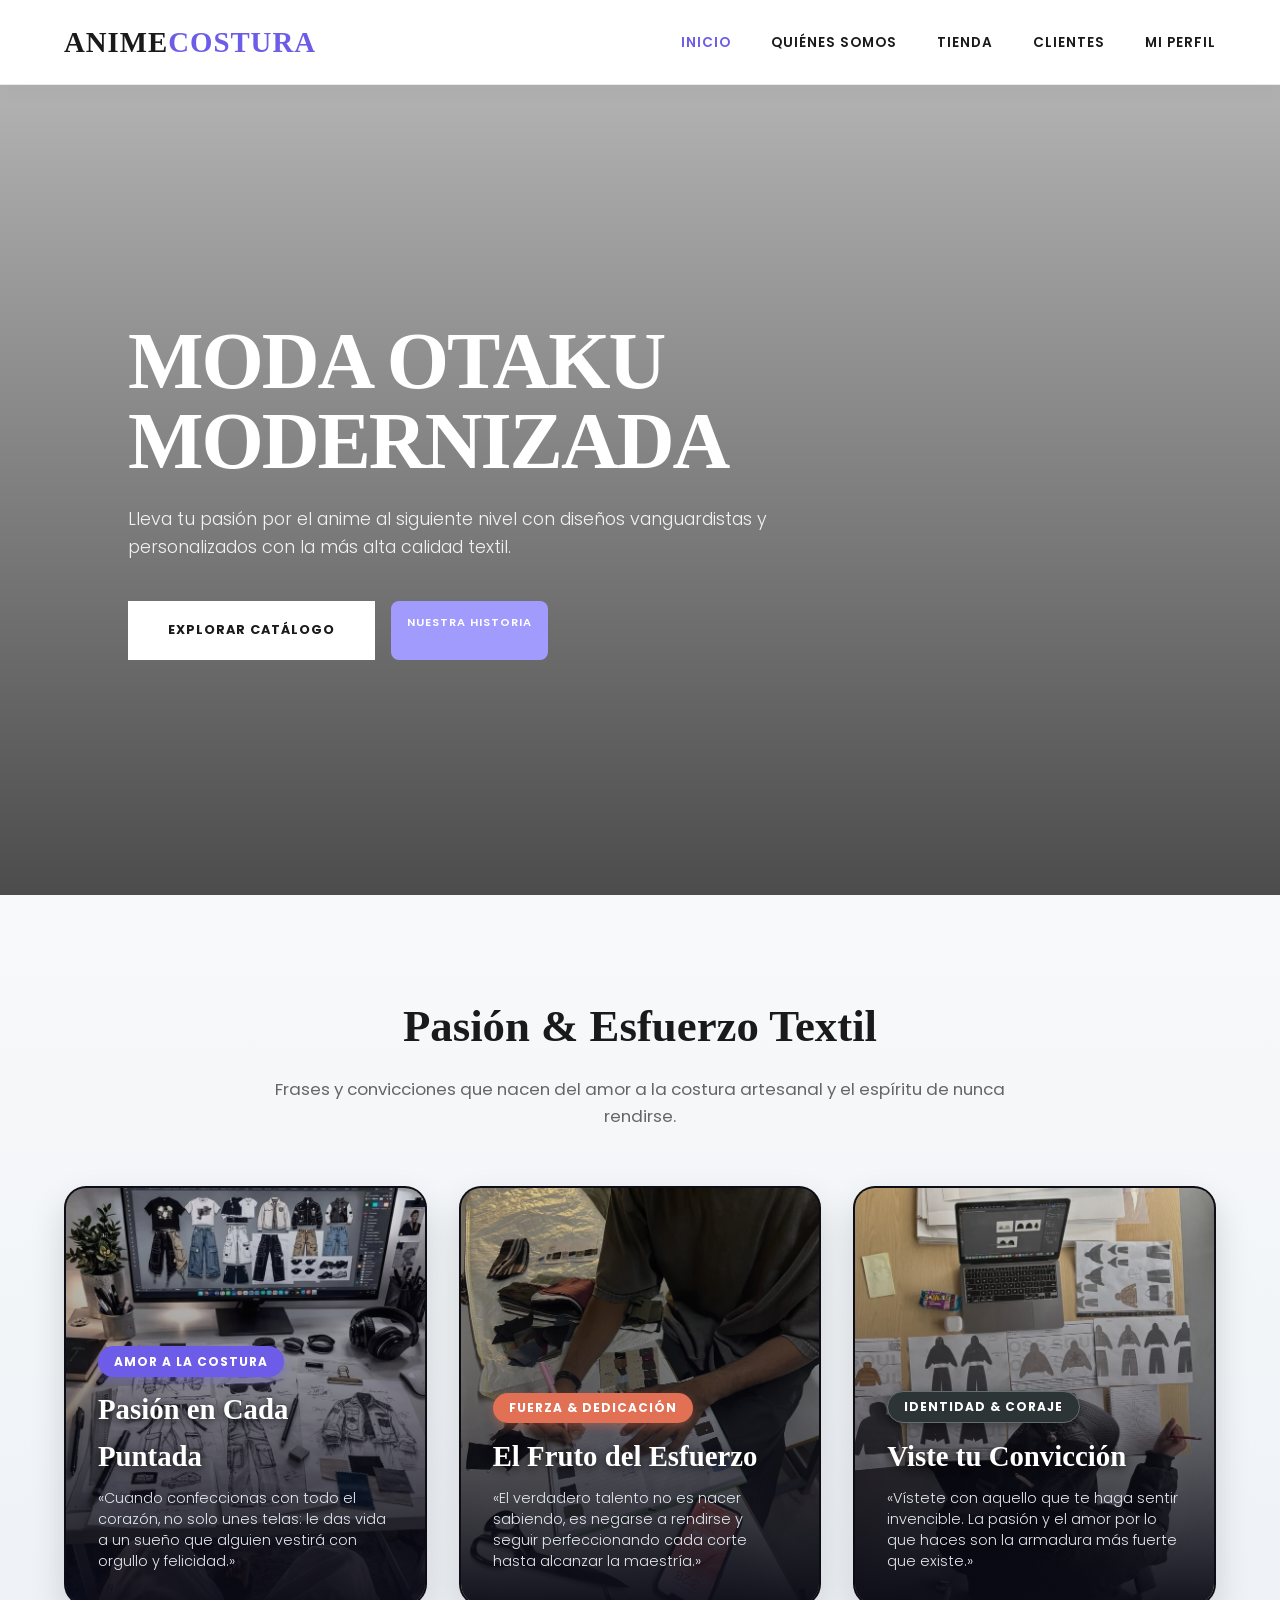
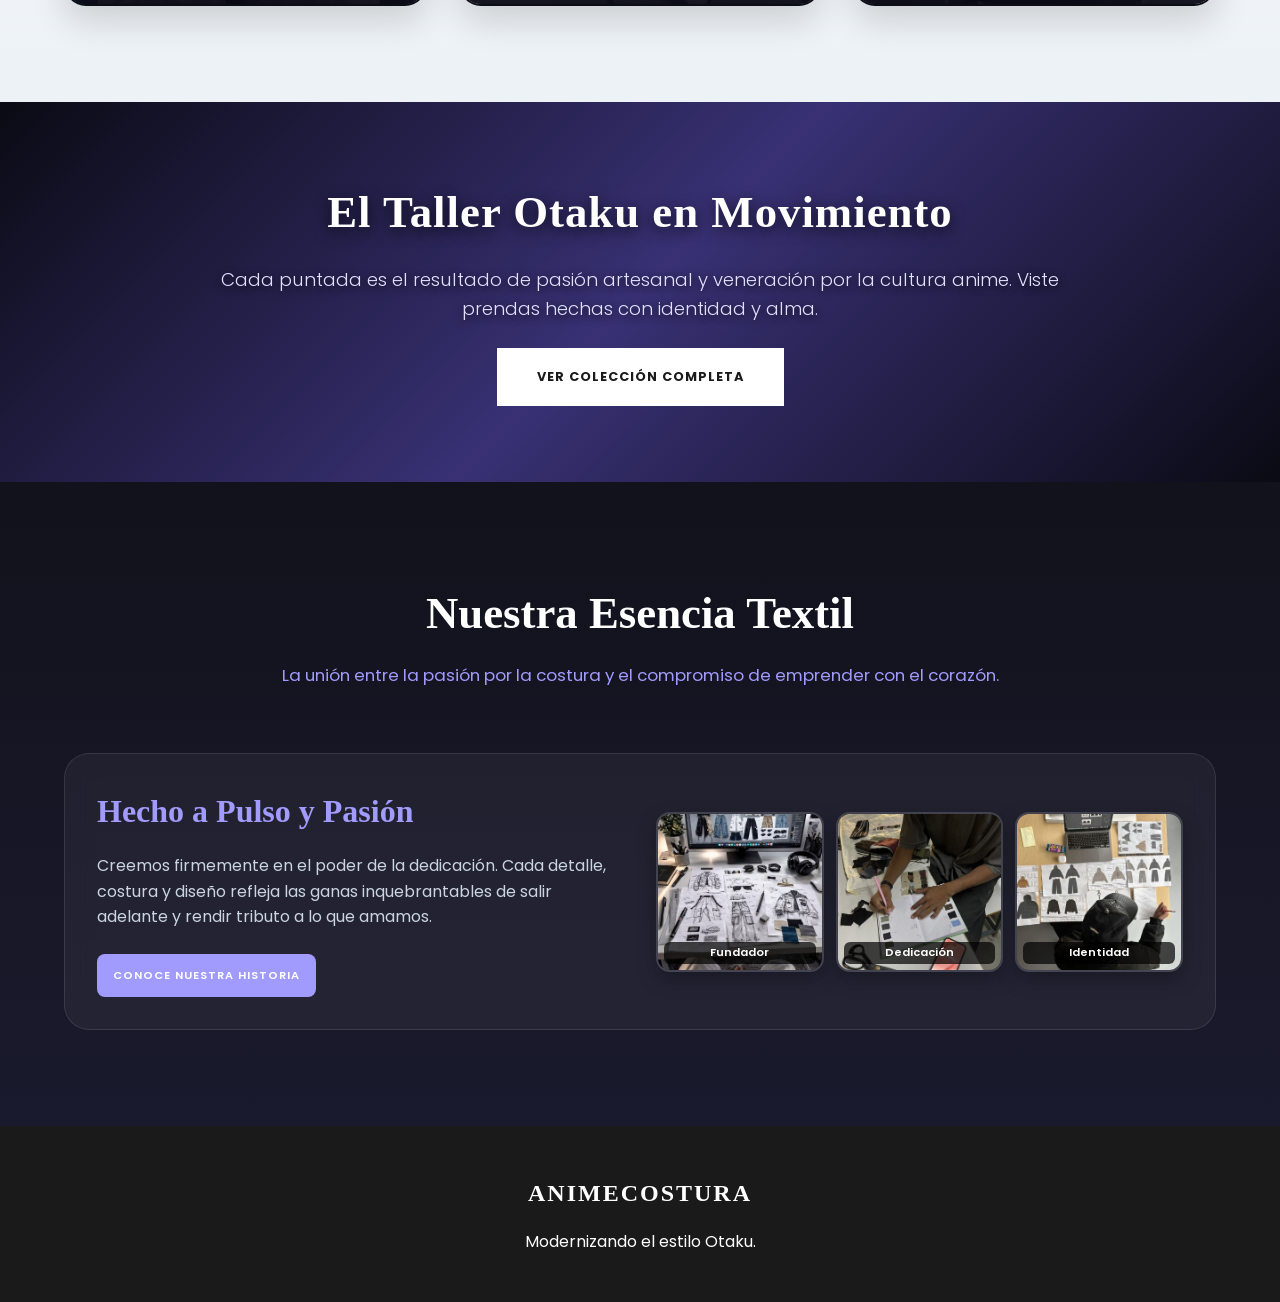
==== index.html @ 76ed04ea "Add files via upload" ====
<!DOCTYPE html>
<html lang="es">
<head>
    <meta charset="UTF-8">
    <meta name="viewport" content="width=device-width, initial-scale=1.0">
    <title>AnimeCostura - Inicio</title>
    <link rel="stylesheet" href="style.css">
    <link href="https://fonts.googleapis.com/css2?family=Comfortaa:wght@300;400;600;700&family=Permanent+Marker&family=Poppins:wght@300;400;600;700&display=swap" rel="stylesheet">
</head>
<body>
    <header>
        <nav>
            <div class="logo">Anime<span>Costura</span></div>
            <ul>
                <li><a href="index.html" class="active">Inicio</a></li>
                <li><a href="pages/nosotros.html">Quiénes Somos</a></li>
                <li><a href="pages/tienda.html">Tienda</a></li>
                <li><a href="pages/inventario.html">Inventario</a></li>
                <li><a href="pages/finanzas.html">Finanzas</a></li>
                <li><a href="pages/clientes.html">Clientes</a></li>
                <li><a href="pages/perfil.html">Mi Perfil</a></li>
            </ul>
        </nav>
    </header>

    <section class="hero">
        <video autoplay muted loop playsinline class="hero-video">
            <source src="assets/media/video-hero.mp4" type="video/mp4">
            Tu navegador no soporta videos.
        </video>
        <div class="hero-overlay"></div>
        <div class="hero-content">
            <h1>Moda Otaku Modernizada</h1>
            <p>Lleva tu pasión por el anime al siguiente nivel con diseños vanguardistas y personalizados con la más alta calidad textil.</p>
            <div class="hero-btns">
                <a href="pages/tienda.html" class="btn-primary">Explorar Catálogo</a>
                <a href="pages/nosotros.html" class="btn-secondary">Nuestra Historia</a>
            </div>
        </div>
    </section>

    <!-- Sección de Inspiración: Pasión por la Costura y Amor al Esfuerzo -->
    <section class="anime-combo-section">
        <div class="anime-combo-header">
            <h2>Pasión & Esfuerzo Textil</h2>
            <p>Frases y convicciones que nacen del amor a la costura artesanal y el espíritu de nunca rendirse.</p>
        </div>
        <div class="anime-combo-grid">
            <!-- Tarjeta 1: Pasión por la Costura -->
            <div class="anime-combo-card" onclick="window.location.href='pages/nosotros.html'">
                <div class="combo-img-wrap">
                    <img src="assets/media/about-1.jpg" alt="Pasión por la Costura Anime">
                </div>
                <div class="combo-overlay"></div>
                <div class="combo-body">
                    <span class="combo-pill">Amor a la Costura</span>
                    <h3>Pasión en Cada Puntada</h3>
                    <p>«Cuando confeccionas con todo el corazón, no solo unes telas: le das vida a un sueño que alguien vestirá con orgullo y felicidad.»</p>
                </div>
            </div>

            <!-- Tarjeta 2: Amor al Esfuerzo y la Disciplina -->
            <div class="anime-combo-card" onclick="window.location.href='pages/nosotros.html'">
                <div class="combo-img-wrap">
                    <img src="assets/media/about-2.jpg" alt="Amor al Esfuerzo y Dedicación">
                </div>
                <div class="combo-overlay"></div>
                <div class="combo-body">
                    <span class="combo-pill samurai">Fuerza & Dedicación</span>
                    <h3>El Fruto del Esfuerzo</h3>
                    <p>«El verdadero talento no es nacer sabiendo, es negarse a rendirse y seguir perfeccionando cada corte hasta alcanzar la maestría.»</p>
                </div>
            </div>

            <!-- Tarjeta 3: Identidad y Convicción -->
            <div class="anime-combo-card" onclick="window.location.href='pages/nosotros.html'">
                <div class="combo-img-wrap">
                    <img src="assets/media/about-3.jpg" alt="Identidad y Convicción Otaku">
                </div>
                <div class="combo-overlay"></div>
                <div class="combo-body">
                    <span class="combo-pill noir">Identidad & Coraje</span>
                    <h3>Viste tu Convicción</h3>
                    <p>«Vístete con aquello que te haga sentir invencible. La pasión y el amor por lo que haces son la armadura más fuerte que existe.»</p>
                </div>
            </div>
        </div>
    </section>

    <!-- Sección Banner con Segundo Video Anime en Movimiento -->
    <section class="anime-video-banner">
        <video autoplay muted loop playsinline>
            <source src="assets/media/video-secondary.mp4" type="video/mp4">
        </video>
        <div class="banner-overlay"></div>
        <div class="banner-content">
            <h2>El Taller Otaku en Movimiento</h2>
            <p>Cada puntada es el resultado de pasión artesanal y veneración por la cultura anime. Viste prendas hechas con identidad y alma.</p>
            <a href="pages/tienda.html" class="btn-primary" style="display: inline-block;">Ver Colección Completa</a>
        </div>
    </section>

    <!-- Fusión Visual: Galería Resumen -->
    <section class="anime-combo-section dark-mode">
        <div class="anime-combo-header">
            <h2>Nuestra Esencia Textil</h2>
            <p>La unión entre la pasión por la costura y el compromiso de emprender con el corazón.</p>
        </div>
        <div class="anime-fusion-banner">
            <div>
                <h3 style="font-family: 'Permanent Marker', cursive; font-size: 2rem; color: #a29bfe; margin-bottom: 1rem;">Hecho a Pulso y Pasión</h3>
                <p style="color: #cbd5e1; line-height: 1.6; margin-bottom: 1.5rem;">Creemos firmemente en el poder de la dedicación. Cada detalle, costura y diseño refleja las ganas inquebrantables de salir adelante y rendir tributo a lo que amamos.</p>
                <a href="pages/nosotros.html" class="btn-secondary" style="display:inline-block;">Conoce Nuestra Historia</a>
            </div>
            <div class="anime-fusion-gallery">
                <div class="anime-fusion-thumb" onclick="window.location.href='pages/nosotros.html'" style="cursor: pointer;">
                    <img src="assets/media/about-1.jpg" alt="Fundador AnimeCostura">
                    <span>Fundador</span>
                </div>
                <div class="anime-fusion-thumb" onclick="window.location.href='pages/nosotros.html'" style="cursor: pointer;">
                    <img src="assets/media/about-2.jpg" alt="Pasión Textil">
                    <span>Dedicación</span>
                </div>
                <div class="anime-fusion-thumb" onclick="window.location.href='pages/nosotros.html'" style="cursor: pointer;">
                    <img src="assets/media/about-3.jpg" alt="Corte & Actitud">
                    <span>Identidad</span>
                </div>
            </div>
        </div>
    </section>

    <footer>
        <div class="footer-content">
            <h3>AnimeCostura</h3>
            <p>Modernizando el estilo Otaku.</p>
        </div>
    </footer>
    <script src="storage.js"></script>
    <script src="nav-roles.js"></script>
</body>
</html>
---- style.css ----
:root {
    --primary: #6c5ce7;
    --secondary: #1a1a1a;
    --accent: #a29bfe;
    --light: #ffffff;
    --white: #ffffff;
    --gray: #f5f5f7;
    --danger: #ff7675;
    --text-dark: #333;
}

* {
    margin: 0;
    padding: 0;
    box-sizing: border-box;
}

body {
    font-family: 'Poppins', 'Comfortaa', sans-serif;
    line-height: 1.6;
    color: var(--text-dark);
    background-color: var(--light);
    scroll-behavior: smooth;
    font-style: normal;
}

h1, h2, h3, .section-title, .logo {
    font-family: 'Permanent Marker', cursive;
}

/* Navigation - Modern Frosted Glass Style */
header {
    background: rgba(255, 255, 255, 0.92);
    backdrop-filter: blur(12px);
    -webkit-backdrop-filter: blur(12px);
    padding: 1.2rem 5%;
    position: sticky;
    top: 0;
    z-index: 1000;
    border-bottom: 1px solid rgba(0, 0, 0, 0.08);
    box-shadow: 0 4px 20px rgba(0, 0, 0, 0.05);
}

nav {
    display: flex;
    justify-content: space-between;
    align-items: center;
    max-width: 1400px;
    margin: 0 auto;
}

.logo {
    font-family: 'Permanent Marker', cursive;
    font-size: 1.8rem;
    font-weight: 800;
    letter-spacing: 1px;
    text-transform: uppercase;
    color: var(--secondary);
    font-style: normal;
}

.logo span {
    color: var(--primary);
}

nav ul {
    display: flex;
    list-style: none;
    gap: 2.5rem;
}

nav ul li a {
    text-decoration: none;
    color: var(--secondary);
    font-size: 0.85rem;
    font-weight: 600;
    text-transform: uppercase;
    letter-spacing: 1px;
    transition: 0.3s;
}

nav ul li a:hover, nav ul li a.active {
    color: var(--primary);
}

/* Hero Section - Video Background */
.hero {
    height: 90vh;
    position: relative;
    display: flex;
    flex-direction: column;
    justify-content: center;
    align-items: flex-start;
    text-align: left;
    color: var(--white);
    padding: 0 10%;
    overflow: hidden;
}

.hero-video {
    position: absolute;
    top: 50%;
    left: 50%;
    min-width: 100%;
    min-height: 100%;
    width: auto;
    height: auto;
    z-index: -2;
    transform: translate(-50%, -50%);
    object-fit: cover;
}

.hero-overlay {
    position: absolute;
    top: 0;
    left: 0;
    width: 100%;
    height: 100%;
    background: linear-gradient(rgba(0,0,0,0.3), rgba(0,0,0,0.7));
    z-index: -1;
}

.hero-content {
    position: relative;
    z-index: 1;
    max-width: 700px;
}

.hero h1 {
    font-size: 5rem;
    font-weight: 800;
    line-height: 1;
    margin-bottom: 1.5rem;
    text-transform: uppercase;
    letter-spacing: -2px;
}

.hero p {
    font-size: 1.1rem;
    margin-bottom: 2.5rem;
    opacity: 0.9;
    font-weight: 300;
}

.hero-btns {
    display: flex;
    gap: 1rem;
}

.btn-primary {
    background: var(--white);
    color: var(--secondary);
    padding: 1.2rem 2.5rem;
    text-decoration: none;
    font-weight: 700;
    text-transform: uppercase;
    font-size: 0.8rem;
    letter-spacing: 1px;
    transition: 0.3s;
    border: none;
    cursor: pointer;
}

.btn-primary:hover {
    background: var(--primary);
    color: var(--white);
}

.btn-secondary {
    background: transparent;
    color: var(--white);
    padding: 1.2rem 2.5rem;
    text-decoration: none;
    font-weight: 700;
    text-transform: uppercase;
    font-size: 0.8rem;
    letter-spacing: 1px;
    border: 1px solid var(--white);
    transition: 0.3s;
    cursor: pointer;
}

.btn-secondary:hover {
    background: var(--white);
    color: var(--secondary);
}

/* About Section */
.about {
    padding: 8rem 5%;
    background: var(--white);
    text-align: center;
}

.about-container {
    max-width: 1100px;
    margin: 0 auto;
}

.about h2 {
    font-size: 3rem;
    margin-bottom: 2rem;
    text-transform: uppercase;
    font-weight: 800;
}

.about-grid {
    display: grid;
    grid-template-columns: 1fr 1fr;
    gap: 4rem;
    align-items: center;
    text-align: left;
}

.about-text p {
    font-size: 1.1rem;
    margin-bottom: 1.5rem;
    color: #666;
}

.about-image img {
    width: 100%;
    border-radius: 0; /* Sharp edges for modern look */
}

/* Catalog/Products - Modern E-commerce Grid (Neon Style) */
.products {
    padding: 5rem 5%;
    background: var(--white);
}

.section-title {
    text-align: center;
    font-size: 2rem;
    font-weight: 800;
    text-transform: uppercase;
    margin-bottom: 4rem;
    letter-spacing: 2px;
}

.product-grid {
    display: grid;
    grid-template-columns: repeat(auto-fit, minmax(300px, 1fr));
    gap: 1px; /* Thin lines between products like high-end stores */
    background: #eee;
    border: 1px solid #eee;
}

.product-card {
    background: var(--white);
    padding: 0;
    text-align: center;
    transition: 0.4s;
    position: relative;
    overflow: hidden;
}

.product-card img {
    width: 100%;
    height: 400px;
    object-fit: cover;
    transition: 0.5s;
    display: block;
}

.product-info {
    padding: 1.5rem;
    background: var(--white);
}

.product-info h3 {
    font-size: 1rem;
    font-weight: 600;
    text-transform: uppercase;
    margin-bottom: 0.5rem;
}

.product-info p {
    font-weight: 700;
    margin-bottom: 1rem;
}

.btn-add {
    background: var(--secondary);
    color: var(--white);
    padding: 0.7rem 1.5rem;
    border: none;
    text-transform: uppercase;
    font-size: 0.7rem;
    font-weight: 700;
    cursor: pointer;
    transition: 0.3s;
}

.btn-add:hover {
    background: var(--primary);
}

.product-card:hover img {
    transform: scale(1.05);
}

/* Designer Section */
.designer-section {
    padding: 5rem 5%;
    background: var(--gray);
}

.designer-section h2 {
    text-align: center;
    font-size: 2.5rem;
    margin-bottom: 3rem;
    text-transform: uppercase;
    font-weight: 800;
}

.designer-container {
    display: grid;
    grid-template-columns: 1fr 1fr;
    gap: 3rem;
    max-width: 1200px;
    margin: 0 auto;
}

.controls {
    background: var(--white);
    padding: 3rem;
    border-radius: 0;
    box-shadow: 0 10px 40px rgba(0,0,0,0.05);
}

.control-group {
    margin-bottom: 1.5rem;
}

.control-group label {
    display: block;
    font-weight: 700;
    text-transform: uppercase;
    font-size: 0.8rem;
    margin-bottom: 0.5rem;
}

.element-creator {
    margin: 20px 0;
}

.input-row {
    display: flex;
    gap: 10px;
    margin-bottom: 10px;
}

.input-row input {
    flex: 1;
    padding: 0.8rem;
    border: 1px solid #ddd;
    border-radius: 0;
    font-family: inherit;
}

.btn-secondary {
    background: var(--secondary);
    color: white;
    padding: 0.8rem 1rem;
    border: none;
    border-radius: 0;
    cursor: pointer;
    font-weight: 600;
    text-transform: uppercase;
    font-size: 0.7rem;
}

.hint {
    font-size: 0.8rem;
    color: #888;
    margin-bottom: 1rem;
    display: block;
}

/* Preview Area */
.canvas-area {
    display: flex;
    justify-content: center;
    align-items: center;
}

.garment-preview {
    width: 500px;
    height: 500px;
    background-color: white;
    position: relative;
    transition: 0.3s;
    border: 1px solid #ddd;
    box-shadow: 0 20px 40px rgba(0,0,0,0.1);
    overflow: hidden;
    background-size: contain;
    background-repeat: no-repeat;
    background-position: center;
}

/* Modelos Profesionales usando Máscaras SVG para siluetas reales */
.tshirt {
    background-image: url('https://cdn-icons-png.flaticon.com/512/2503/2503380.png');
}
.hoodie {
    background-image: url('https://cdn-icons-png.flaticon.com/512/1055/1055161.png');
}
.pants {
    background-image: url('https://cdn-icons-png.flaticon.com/512/2503/2503431.png');
}
.set {
    background-image: url('https://cdn-icons-png.flaticon.com/512/1055/1055161.png'); /* Placeholder conjunto */
}
.cap {
    background-image: url('https://cdn-icons-png.flaticon.com/512/2503/2503406.png');
}

.draggable-element {
    position: absolute;
    cursor: move;
    user-select: none;
    display: flex;
    align-items: center;
    justify-content: center;
    transition: outline 0.2s;
    border: 1px solid transparent;
    min-width: 20px;
    min-height: 20px;
}

.draggable-element.selected {
    outline: 2px solid var(--primary);
    border: 1px solid var(--primary);
}

.draggable-element:hover {
    outline: 2px dashed var(--primary);
}

.resize-handle {
    position: absolute;
    width: 10px;
    height: 10px;
    background: var(--primary);
    right: -5px;
    bottom: -5px;
    cursor: nwse-resize;
    display: none;
    z-index: 1100;
}

.draggable-element.selected .resize-handle {
    display: block;
}

.element-controls {
    position: absolute;
    top: -30px;
    right: 0;
    display: none;
    gap: 5px;
    z-index: 1200;
}

.draggable-element.selected .element-controls {
    display: flex;
}

.btn-delete-small {
    background: var(--danger);
    color: white;
    border: none;
    border-radius: 3px;
    width: 20px;
    height: 20px;
    font-size: 12px;
    cursor: pointer;
    display: flex;
    align-items: center;
    justify-content: center;
}

/* Admin Section */
.admin-section {
    padding: 5rem 5%;
    background: var(--gray);
}

.admin-container {
    max-width: 1000px;
    margin: 0 auto;
    display: grid;
    grid-template-columns: 1fr 2fr;
    gap: 2rem;
}

.add-product-form {
    background: var(--white);
    padding: 2rem;
    border-radius: 0;
    box-shadow: 0 5px 15px rgba(0,0,0,0.05);
}

.form-group {
    display: flex;
    flex-direction: column;
    gap: 1rem;
}

.form-group input {
    padding: 0.8rem;
    border: 1px solid #ddd;
    border-radius: 0;
}

.inventory-list {
    background: var(--white);
    padding: 2rem;
    border-radius: 0;
    box-shadow: 0 5px 15px rgba(0,0,0,0.05);
}

table {
    width: 100%;
    border-collapse: collapse;
}

th, td {
    padding: 1rem;
    text-align: left;
    border-bottom: 1px solid #eee;
}

.btn-danger {
    background: var(--danger);
    color: white;
    padding: 0.4rem 0.8rem;
    border: none;
    border-radius: 0;
    cursor: pointer;
}

footer {
    background: var(--secondary);
    color: var(--white);
    padding: 4rem 5%;
    text-align: center;
}

.footer-content h3 {
    font-size: 1.5rem;
    text-transform: uppercase;
    letter-spacing: 2px;
    margin-bottom: 1rem;
}

/* Finanzas Section */
.finance-section {
    padding: 5rem 5%;
    background: var(--gray);
}

.finance-grid {
    display: grid;
    grid-template-columns: repeat(auto-fit, minmax(200px, 1fr));
    gap: 2rem;
    max-width: 1200px;
    margin: 0 auto 3rem auto;
}

.stat-card {
    background: var(--white);
    padding: 2rem;
    border-radius: 0;
    text-align: center;
    box-shadow: 0 5px 15px rgba(0,0,0,0.05);
}

.stat-card h3 {
    font-size: 0.8rem;
    text-transform: uppercase;
    color: #888;
    margin-bottom: 1rem;
}

.stat-card p {
    font-size: 2rem;
    font-weight: 700;
}

.stat-card.income p { color: #2ecc71; }
.stat-card.expenses p { color: #e74c3c; }
.stat-card.net p { color: #3498db; }
.stat-card.stock p { color: #f1c40f; }

.finance-details {
    display: grid;
    grid-template-columns: 1fr 2fr;
    gap: 2rem;
    max-width: 1200px;
    margin: 0 auto;
}

.detail-box {
    background: var(--white);
    padding: 2rem;
    border-radius: 0;
    box-shadow: 0 5px 15px rgba(0,0,0,0.05);
}

.detail-box h3 {
    margin-bottom: 1.5rem;
    text-transform: uppercase;
    font-size: 1rem;
    border-bottom: 2px solid var(--light);
    padding-bottom: 0.5rem;
}

.movement-form {
    display: flex;
    gap: 10px;
    margin-bottom: 2rem;
    flex-wrap: wrap;
}

.movement-form input, .movement-form select {
    padding: 0.8rem;
    border: 1px solid #ddd;
    border-radius: 0;
    flex: 1;
}

#best-sellers-list {
    list-style: none;
}

#best-sellers-list li {
    display: flex;
    justify-content: space-between;
    padding: 0.8rem 0;
    border-bottom: 1px solid #eee;
}

@media (max-width: 768px) {
    .designer-container, .admin-container, .about-grid, .finance-details {
        grid-template-columns: 1fr;
    }
    .hero h1 {
        font-size: 3rem;
    }
}input-row {
    display: flex;
    gap: 10px;
    margin-bottom: 10px;
}

.input-row input {
    flex: 1;
    padding: 0.8rem;
    border: 1px solid #ddd;
    border-radius: 8px;
}

.btn-secondary {
    background: var(--accent);
    color: white;
    padding: 0.8rem 1rem;
    border: none;
    border-radius: 8px;
    cursor: pointer;
    font-weight: 600;
}

.hint {
    font-size: 0.9rem;
    color: #666;
    margin-bottom: 1rem;
    display: block;
}

/* Preview Area */
.canvas-area {
    display: flex;
    justify-content: center;
    align-items: center;
}

.garment-preview {
    width: 450px;
    height: 450px;
    background-color: white;
    position: relative;
    background-size: contain;
    background-repeat: no-repeat;
    background-position: center;
    transition: 0.3s;
    border: 1px solid #ddd;
    box-shadow: 0 10px 20px rgba(0,0,0,0.1);
    overflow: hidden;
}

.tshirt { clip-path: polygon(20% 0%, 80% 0%, 100% 20%, 90% 30%, 80% 20%, 80% 100%, 20% 100%, 20% 20%, 10% 30%, 0% 20%); }
.hoodie { clip-path: polygon(20% 0%, 80% 0%, 100% 20%, 90% 30%, 80% 20%, 80% 100%, 20% 100%, 20% 20%, 10% 30%, 0% 20%); border-radius: 20px; }
.cap { clip-path: polygon(20% 20%, 80% 20%, 90% 50%, 100% 60%, 100% 80%, 0% 80%, 0% 60%, 10% 50%); }

.draggable-element {
    position: absolute;
    cursor: move;
    user-select: none;
    display: flex;
    align-items: center;
    justify-content: center;
    transition: outline 0.2s;
    border: 1px solid transparent;
    min-width: 20px;
    min-height: 20px;
}

.draggable-element img {
    width: 100%;
    height: 100%;
    display: block;
    pointer-events: none;
    object-fit: contain;
}

.draggable-element.selected {
    outline: 2px solid var(--primary);
    border: 1px solid var(--primary);
}

.draggable-element:hover {
    outline: 2px dashed var(--primary);
}

.resize-handle {
    position: absolute;
    width: 10px;
    height: 10px;
    background: var(--primary);
    right: -5px;
    bottom: -5px;
    cursor: nwse-resize;
    display: none;
    z-index: 1100;
}

.draggable-element.selected .resize-handle {
    display: block;
}

.element-controls {
    position: absolute;
    top: -30px;
    right: 0;
    display: none;
    gap: 5px;
    z-index: 1200;
}

.draggable-element.selected .element-controls {
    display: flex;
}

.btn-delete-small {
    background: var(--danger);
    color: white;
    border: none;
    border-radius: 3px;
    width: 20px;
    height: 20px;
    font-size: 12px;
    cursor: pointer;
    display: flex;
    align-items: center;
    justify-content: center;
}

/* Admin Section */
.admin-section {
    padding: 5rem 5%;
    background: #eef2f3;
}

.admin-container {
    max-width: 1000px;
    margin: 0 auto;
    display: grid;
    grid-template-columns: 1fr 2fr;
    gap: 2rem;
}

.add-product-form {
    background: var(--white);
    padding: 2rem;
    border-radius: 15px;
    box-shadow: 0 5px 15px rgba(0,0,0,0.05);
}

.form-group {
    display: flex;
    flex-direction: column;
    gap: 1rem;
}

.form-group input {
    padding: 0.8rem;
    border: 1px solid #ddd;
    border-radius: 8px;
}

.inventory-list {
    background: var(--white);
    padding: 2rem;
    border-radius: 15px;
    box-shadow: 0 5px 15px rgba(0,0,0,0.05);
}

table {
    width: 100%;
    border-collapse: collapse;
}

th, td {
    padding: 1rem;
    text-align: left;
    border-bottom: 1px solid #eee;
}

.btn-danger {
    background: var(--danger);
    color: white;
    padding: 0.4rem 0.8rem;
    border: none;
    border-radius: 5px;
    cursor: pointer;
}

footer {
    background: var(--secondary);
    color: var(--white);
    padding: 3rem 5%;
    text-align: center;
}

/* Finanzas Section */
.finance-section {
    padding: 5rem 5%;
    background: #f4f7f6;
}

.finance-grid {
    display: grid;
    grid-template-columns: repeat(auto-fit, minmax(200px, 1fr));
    gap: 2rem;
    max-width: 1200px;
    margin: 0 auto 3rem auto;
}

.stat-card {
    background: var(--white);
    padding: 2rem;
    border-radius: 15px;
    text-align: center;
    box-shadow: 0 5px 15px rgba(0,0,0,0.05);
    transition: 0.3s;
}

.stat-card h3 {
    font-size: 1.1rem;
    color: var(--accent);
    margin-bottom: 1rem;
}

.stat-card p {
    font-size: 2rem;
    font-weight: 700;
    color: var(--secondary);
}

.stat-card.income p { color: #2ecc71; }
.stat-card.expenses p { color: #e74c3c; }
.stat-card.net p { color: #3498db; }
.stat-card.stock p { color: #f1c40f; }

.finance-details {
    display: grid;
    grid-template-columns: 1fr 2fr;
    gap: 2rem;
    max-width: 1200px;
    margin: 0 auto;
}

.detail-box {
    background: var(--white);
    padding: 2rem;
    border-radius: 15px;
    box-shadow: 0 5px 15px rgba(0,0,0,0.05);
}

.detail-box h3 {
    margin-bottom: 1.5rem;
    border-bottom: 2px solid var(--light);
    padding-bottom: 0.5rem;
}

.movement-form {
    display: flex;
    gap: 10px;
    margin-bottom: 2rem;
    flex-wrap: wrap;
}

.movement-form input, .movement-form select {
    padding: 0.8rem;
    border: 1px solid #ddd;
    border-radius: 8px;
    flex: 1;
}

#best-sellers-list {
    list-style: none;
}

#best-sellers-list li {
    display: flex;
    justify-content: space-between;
    padding: 0.8rem 0;
    border-bottom: 1px solid #eee;
}

/* ... (Sigue todo el contenido anterior hasta la línea 916) ... */

/* --- NUEVOS ESTILOS PARA CONFIGURACIÓN DE PEDIDO Y GALERÍA --- */

.product-detail-container {
    display: grid;
    grid-template-columns: repeat(auto-fit, minmax(350px, 1fr));
    gap: 40px;
    max-width: 1200px;
    margin: 0 auto;
    padding: 20px;
    align-items: start;
}

.product-gallery {
    display: flex;
    gap: 20px;
    position: sticky;
    top: 100px;
}

.main-image-container img {
    max-width: 450px;
    width: 100%;
    height: auto;
    border-radius: 15px;
    object-fit: contain;
    box-shadow: 0 10px 30px rgba(0,0,0,0.1);
}

.thumbnail-grid {
    display: flex;
    flex-direction: column;
    gap: 10px;
}

.thumb-img {
    width: 70px !important;
    height: 70px !important;
    object-fit: cover;
    border-radius: 8px;
    cursor: pointer;
    border: 2px solid transparent;
    transition: 0.3s;
}

.thumb-img:hover {
    border-color: var(--primary);
}

.order-configuration {
    background: rgba(0, 0, 0, 0.03);
    padding: 20px;
    border-radius: 15px;
    margin-top: 20px;
    border: 1px solid #ddd;
}

.color-option-group {
    margin-bottom: 20px;
    padding-bottom: 15px;
    border-bottom: 1px solid #eee;
}

.color-header {
    display: flex;
    align-items: center;
    gap: 12px;
    margin-bottom: 12px;
    font-weight: bold;
}

.color-thumb {
    width: 60px !important;
    height: 60px !important;
    object-fit: cover;
    border-radius: 8px;
    border: 2px solid var(--primary);
}

.sizes-grid {
    display: grid;
    grid-template-columns: repeat(auto-fill, minmax(80px, 1fr));
    gap: 10px;
    margin-left: 72px;
}

.size-input-group {
    display: flex;
    flex-direction: column;
    align-items: center;
    background: #f9f9f9;
    padding: 8px;
    border-radius: 8px;
    border: 1px solid #ddd;
}

.size-input-group label {
    font-size: 0.75rem;
    margin-bottom: 5px;
    color: #666;
}

.size-qty {
    width: 50px;
    text-align: center;
    border: 1px solid #ccc;
    border-radius: 4px;
}

.total-section {
    text-align: right;
    margin-top: 20px;
    font-size: 1.1rem;
    font-weight: bold;
    color: var(--primary);
}

/* --- ESTILOS PARA EL CARRITO --- */
.cart-section {
    padding: 5rem 5%;
    background: var(--gray);
    min-height: 80vh;
}

.cart-container {
    max-width: 1200px;
    margin: 0 auto;
    display: grid;
    grid-template-columns: 2fr 1fr;
    gap: 30px;
    align-items: start;
}

.cart-table-wrapper {
    background: var(--white);
    padding: 2rem;
    border-radius: 15px;
    box-shadow: 0 5px 15px rgba(0,0,0,0.05);
}

#cart-table {
    width: 100%;
    border-collapse: collapse;
}

#cart-table th, #cart-table td {
    padding: 1rem;
    text-align: left;
    border-bottom: 1px solid #eee;
}

.cart-summary {
    background: var(--white);
    padding: 2rem;
    border-radius: 15px;
    box-shadow: 0 5px 15px rgba(0,0,0,0.05);
    position: sticky;
    top: 100px;
}

.summary-item {
    display: flex;
    justify-content: space-between;
    margin-bottom: 1rem;
    font-size: 1rem;
}

.summary-item.total {
    border-top: 2px solid var(--primary);
    padding-top: 1rem;
    font-weight: 800;
    font-size: 1.3rem;
    color: var(--primary);
}

/* --- ESTILOS PARA EL BUSCADOR --- */
.shop-header {
    display: flex;
    flex-direction: column;
    align-items: center;
    gap: 2rem;
    margin-bottom: 3rem;
}

.search-container {
    position: relative;
    width: 100%;
    max-width: 600px;
}

.search-container input {
    width: 100%;
    padding: 1.2rem 1.5rem;
    padding-right: 3rem;
    border: 2px solid #ddd;
    border-radius: 50px;
    font-family: inherit;
    font-size: 1rem;
    transition: 0.3s;
    outline: none;
}

.search-container input:focus {
    border-color: var(--primary);
    box-shadow: 0 0 15px rgba(108, 92, 231, 0.2);
}

.search-icon {
    position: absolute;
    right: 20px;
    top: 50%;
    transform: translateY(-50%);
    font-size: 1.2rem;
    color: #888;
}

@media (max-width: 768px) {
    .cart-container {
        grid-template-columns: 1fr;
    }
}

/* ========================================================
   SISTEMA DE FONDOS DE VIDEO ANIME Y COMBINACIONES VISUALES
   ======================================================== */

/* Fondo de Video Global / Fijo */
.anime-page-bg {
    position: fixed;
    top: 0;
    left: 0;
    width: 100vw;
    height: 100vh;
    z-index: -10;
    overflow: hidden;
    pointer-events: none;
}

.anime-page-bg video {
    position: absolute;
    top: 50%;
    left: 50%;
    min-width: 100%;
    min-height: 100%;
    width: auto;
    height: auto;
    transform: translate(-50%, -50%);
    object-fit: cover;
    filter: brightness(0.7) contrast(1.1);
    opacity: 0.45;
}

.anime-page-bg .anime-bg-overlay {
    position: absolute;
    top: 0;
    left: 0;
    width: 100%;
    height: 100%;
    background: radial-gradient(circle at center, rgba(15, 12, 41, 0.65) 0%, rgba(20, 20, 35, 0.92) 100%);
    backdrop-filter: blur(2px);
}

/* Banners con Video Anime Integrado */
.anime-video-banner {
    position: relative;
    overflow: hidden;
    display: flex;
    align-items: center;
    justify-content: center;
    text-align: center;
    color: #ffffff;
    min-height: 380px;
    padding: 4rem 2rem;
    background: #0d0d15;
}

.anime-video-banner video {
    position: absolute;
    top: 50%;
    left: 50%;
    min-width: 100%;
    min-height: 100%;
    width: auto;
    height: auto;
    transform: translate(-50%, -50%);
    object-fit: cover;
    z-index: 1;
    opacity: 0.6;
}

.anime-video-banner .banner-overlay {
    position: absolute;
    top: 0;
    left: 0;
    width: 100%;
    height: 100%;
    background: linear-gradient(135deg, rgba(10, 10, 20, 0.85) 0%, rgba(108, 92, 231, 0.45) 50%, rgba(10, 10, 20, 0.88) 100%);
    z-index: 2;
}

.anime-video-banner .banner-content {
    position: relative;
    z-index: 3;
    max-width: 850px;
    margin: 0 auto;
}

.anime-video-banner h2 {
    font-size: 2.8rem;
    font-family: 'Permanent Marker', cursive;
    margin-bottom: 1rem;
    text-shadow: 0 4px 15px rgba(0, 0, 0, 0.7);
    letter-spacing: 1px;
}

.anime-video-banner p {
    font-size: 1.15rem;
    margin-bottom: 1.5rem;
    color: #e0e0ff;
    text-shadow: 0 2px 8px rgba(0, 0, 0, 0.8);
    font-weight: 300;
}

/* Paneles de Vidrio Esmerilado (Glassmorphism) para Máxima Legibilidad */
.glass-panel {
    background: rgba(255, 255, 255, 0.92);
    backdrop-filter: blur(14px);
    -webkit-backdrop-filter: blur(14px);
    border-radius: 24px;
    border: 1px solid rgba(255, 255, 255, 0.6);
    box-shadow: 0 20px 45px rgba(0, 0, 0, 0.12);
}

.glass-panel-dark {
    background: rgba(18, 18, 28, 0.88);
    backdrop-filter: blur(16px);
    -webkit-backdrop-filter: blur(16px);
    border-radius: 24px;
    border: 1px solid rgba(108, 92, 231, 0.35);
    box-shadow: 0 20px 50px rgba(0, 0, 0, 0.4);
    color: #f1f2f6;
}

/* Sección de Combinación de Imágenes Anime */
.anime-combo-section {
    padding: 6rem 5%;
    position: relative;
    background: linear-gradient(180deg, #f8f9fa 0%, #edf2f7 100%);
}

.anime-combo-section.dark-mode {
    background: linear-gradient(180deg, #12121c 0%, #1a1a2e 100%);
    color: #fff;
}

.anime-combo-header {
    text-align: center;
    max-width: 800px;
    margin: 0 auto 3.5rem;
}

.anime-combo-header h2 {
    font-size: 2.8rem;
    font-family: 'Permanent Marker', cursive;
    color: var(--secondary);
    margin-bottom: 0.8rem;
}

.anime-combo-section.dark-mode .anime-combo-header h2 {
    color: #ffffff;
}

.anime-combo-header p {
    font-size: 1.05rem;
    color: #666;
}

.anime-combo-section.dark-mode .anime-combo-header p {
    color: #a29bfe;
}

.anime-combo-grid {
    display: grid;
    grid-template-columns: repeat(auto-fit, minmax(320px, 1fr));
    gap: 2rem;
    max-width: 1300px;
    margin: 0 auto;
}

.anime-combo-card {
    position: relative;
    border-radius: 22px;
    overflow: hidden;
    height: 420px;
    box-shadow: 0 15px 35px rgba(0, 0, 0, 0.15);
    transition: transform 0.4s ease, box-shadow 0.4s ease, border-color 0.4s ease;
    border: 2px solid transparent;
    cursor: pointer;
    background: #0d0d15;
}

.anime-combo-card:hover {
    transform: translateY(-8px);
    box-shadow: 0 22px 45px rgba(108, 92, 231, 0.35);
    border-color: var(--primary);
}

.anime-combo-card .combo-img-wrap {
    width: 100%;
    height: 100%;
    position: absolute;
    top: 0;
    left: 0;
    overflow: hidden;
}

.anime-combo-card .combo-img-wrap img {
    width: 100%;
    height: 100%;
    object-fit: cover;
    transition: transform 0.6s cubic-bezier(0.25, 1, 0.5, 1);
}

.anime-combo-card:hover .combo-img-wrap img {
    transform: scale(1.08);
}

.anime-combo-card .combo-overlay {
    position: absolute;
    inset: 0;
    background: linear-gradient(180deg, rgba(0,0,0,0.1) 0%, rgba(10, 10, 20, 0.4) 40%, rgba(10, 10, 22, 0.95) 100%);
    z-index: 2;
    transition: background 0.3s ease;
}

.anime-combo-card:hover .combo-overlay {
    background: linear-gradient(180deg, rgba(0,0,0,0.05) 0%, rgba(108, 92, 231, 0.25) 40%, rgba(15, 12, 35, 0.98) 100%);
}

.anime-combo-card .combo-body {
    position: absolute;
    bottom: 0;
    left: 0;
    width: 100%;
    padding: 2rem;
    z-index: 3;
    color: #ffffff;
    display: flex;
    flex-direction: column;
    gap: 0.6rem;
}

.combo-pill {
    display: inline-block;
    align-self: flex-start;
    padding: 0.35rem 1rem;
    border-radius: 50px;
    font-size: 0.75rem;
    font-weight: 700;
    text-transform: uppercase;
    letter-spacing: 1px;
    background: var(--primary);
    color: #ffffff;
    box-shadow: 0 4px 10px rgba(108, 92, 231, 0.4);
}

.combo-pill.samurai {
    background: #e17055;
    box-shadow: 0 4px 10px rgba(225, 112, 85, 0.4);
}

.combo-pill.noir {
    background: #2d3436;
    border: 1px solid #636e72;
    box-shadow: 0 4px 10px rgba(0, 0, 0, 0.4);
}

.combo-body h3 {
    font-family: 'Permanent Marker', cursive;
    font-size: 1.8rem;
    margin: 0;
    color: #ffffff;
    text-shadow: 0 2px 8px rgba(0,0,0,0.8);
}

.combo-body p {
    font-size: 0.9rem;
    line-height: 1.45;
    color: #e2e8f0;
    margin: 0;
    font-weight: 300;
}

/* Banner de Fusión / Collage Dinámico */
.anime-fusion-banner {
    display: grid;
    grid-template-columns: 1fr 1fr;
    gap: 2rem;
    max-width: 1200px;
    margin: 4rem auto 0;
    padding: 2rem;
    background: rgba(255, 255, 255, 0.05);
    backdrop-filter: blur(12px);
    border-radius: 25px;
    border: 1px solid rgba(255, 255, 255, 0.1);
    align-items: center;
}

.anime-fusion-gallery {
    display: grid;
    grid-template-columns: repeat(3, 1fr);
    gap: 12px;
}

.anime-fusion-thumb {
    position: relative;
    height: 160px;
    border-radius: 14px;
    overflow: hidden;
    box-shadow: 0 8px 20px rgba(0,0,0,0.3);
    border: 2px solid rgba(255,255,255,0.15);
    transition: transform 0.3s ease, border-color 0.3s ease;
}

.anime-fusion-thumb:hover {
    transform: translateY(-5px) scale(1.03);
    border-color: var(--primary);
}

.anime-fusion-thumb img {
    width: 100%;
    height: 100%;
    object-fit: cover;
}

.anime-fusion-thumb span {
    position: absolute;
    bottom: 6px;
    left: 6px;
    right: 6px;
    background: rgba(0,0,0,0.7);
    color: #fff;
    font-size: 0.7rem;
    padding: 2px 6px;
    border-radius: 6px;
    text-align: center;
    font-weight: 600;
}

/* Responsive */
@media (max-width: 900px) {
    .anime-fusion-banner {
        grid-template-columns: 1fr;
    }
    .anime-video-banner h2 {
        font-size: 2rem;
    }
}

/* --- BOTONES DE LÍNEA DINÁMICOS DE LA TIENDA --- */
.filter-pill {
    display: inline-flex;
    align-items: center;
    gap: 9px;
    padding: 0.6rem 1.4rem;
    border-radius: 50px;
    border: 2px solid rgba(255, 255, 255, 0.22);
    background: rgba(18, 18, 28, 0.85);
    color: #ffffff;
    font-size: 0.9rem;
    font-weight: 600;
    cursor: pointer;
    transition: all 0.3s cubic-bezier(0.25, 1, 0.5, 1);
    backdrop-filter: blur(10px);
    user-select: none;
    box-shadow: 0 4px 15px rgba(0, 0, 0, 0.25);
}

.filter-pill:hover {
    transform: translateY(-2px);
    border-color: var(--primary);
    box-shadow: 0 6px 20px rgba(108, 92, 231, 0.3);
    background: rgba(28, 28, 42, 0.95);
}

.filter-pill.active {
    background: var(--primary) !important;
    border-color: var(--primary) !important;
    color: #ffffff !important;
    font-weight: 700;
    box-shadow: 0 6px 20px rgba(108, 92, 231, 0.5);
}

.filter-pill img {
    width: 24px;
    height: 24px;
    border-radius: 50%;
    object-fit: cover;
    border: 1.5px solid rgba(255, 255, 255, 0.6);
}

/* --- ANIMACIONES Y ESTILOS AVANZADOS PARA LAS IMÁGENES DE LA TIENDA --- */
.product-media-container {
    position: relative;
    width: 100%;
    height: 330px;
    overflow: hidden;
    background: #0f0f18;
    border-radius: 20px 20px 0 0;
}

.prod-slide-img {
    position: absolute;
    top: 0;
    left: 0;
    width: 100%;
    height: 100%;
    object-fit: cover;
    will-change: transform, opacity;
    transition: opacity 0.85s cubic-bezier(0.4, 0, 0.2, 1), transform 1.1s cubic-bezier(0.25, 1, 0.5, 1);
}

.prod-slide-img.active {
    opacity: 1;
    transform: scale(1);
    z-index: 2;
}

.prod-slide-img.exiting {
    opacity: 0;
    transform: scale(1.08);
    z-index: 1;
}

.prod-slide-img.entering {
    opacity: 0;
    transform: scale(0.95);
    z-index: 3;
}

/* Destello Anime (Shimmer Sweep) */
.product-media-container::after {
    content: '';
    position: absolute;
    top: 0;
    left: -150%;
    width: 100%;
    height: 100%;
    background: linear-gradient(
        105deg,
        transparent 30%,
        rgba(255, 255, 255, 0.25) 50%,
        rgba(162, 155, 254, 0.35) 60%,
        transparent 70%
    );
    transform: skewX(-25deg);
    z-index: 5;
    pointer-events: none;
    transition: left 0.75s ease;
}

.product-card:hover .product-media-container::after {
    left: 150%;
    transition: left 0.9s cubic-bezier(0.25, 1, 0.5, 1);
}

/* Indicadores / Puntos Animados del Slider */
.product-slider-dots {
    position: absolute;
    bottom: 12px;
    left: 50%;
    transform: translateX(-50%);
    display: flex;
    gap: 6px;
    z-index: 6;
    padding: 4px 10px;
    background: rgba(10, 10, 18, 0.65);
    backdrop-filter: blur(8px);
    border-radius: 20px;
    border: 1px solid rgba(255, 255, 255, 0.15);
}

.slider-dot {
    width: 7px;
    height: 7px;
    border-radius: 50%;
    background: rgba(255, 255, 255, 0.45);
    transition: all 0.4s cubic-bezier(0.25, 1, 0.5, 1);
    cursor: pointer;
}

.slider-dot.active {
    width: 22px;
    border-radius: 10px;
    background: var(--primary);
    box-shadow: 0 0 10px rgba(108, 92, 231, 0.9);
}

/* Badge contador de vistas */
.product-badge-views {
    position: absolute;
    top: 12px;
    right: 12px;
    background: rgba(15, 15, 25, 0.75);
    backdrop-filter: blur(8px);
    color: #ffffff;
    font-size: 0.75rem;
    font-weight: 700;
    padding: 4px 9px;
    border-radius: 12px;
    z-index: 6;
    border: 1px solid rgba(255, 255, 255, 0.2);
    display: flex;
    align-items: center;
    gap: 4px;
}





/* ==================================================================== */
/* INVENTARIO PROFESIONAL - ALTO CONTRASTE Y GLASSMORPHISM OSCURO */
/* Soluciona el problema de fondo blanco con texto blanco */
/* ==================================================================== */

.admin-section .admin-container {
    max-width: 1250px !important;
    margin: 0 auto !important;
    display: grid !important;
    grid-template-columns: 1fr 1.6fr !important;
    gap: 2rem !important;
    align-items: start !important;
    background: transparent !important;
    border: none !important;
    box-shadow: none !important;
}

.admin-section .add-product-form,
.admin-section .inventory-list {
    background: rgba(18, 18, 30, 0.94) !important;
    backdrop-filter: blur(16px) !important;
    -webkit-backdrop-filter: blur(16px) !important;
    border: 1px solid rgba(108, 92, 231, 0.4) !important;
    border-radius: 20px !important;
    padding: 2.2rem !important;
    box-shadow: 0 20px 45px rgba(0, 0, 0, 0.5) !important;
    color: #ffffff !important;
}

.admin-section .add-product-form h3,
.admin-section .inventory-list h3 {
    color: #ffffff !important;
    font-family: 'Permanent Marker', cursive !important;
    font-size: 1.5rem !important;
    margin-bottom: 1.5rem !important;
    letter-spacing: 1px !important;
    text-shadow: 0 2px 10px rgba(108, 92, 231, 0.5) !important;
}

.admin-section .form-group label {
    color: #a29bfe !important;
    font-weight: 700 !important;
    font-size: 0.92rem !important;
    margin-bottom: 5px !important;
    display: block !important;
}

.admin-section .form-group input[type="text"],
.admin-section .form-group textarea,
.admin-section .form-group select {
    background: rgba(255, 255, 255, 0.08) !important;
    color: #ffffff !important;
    border: 1px solid rgba(255, 255, 255, 0.25) !important;
    border-radius: 10px !important;
    padding: 0.85rem !important;
    font-size: 0.95rem !important;
    font-family: inherit !important;
    transition: all 0.3s ease !important;
}

.admin-section .form-group input[type="text"]:focus,
.admin-section .form-group textarea:focus,
.admin-section .form-group select:focus {
    outline: none !important;
    border-color: #6c5ce7 !important;
    background: rgba(255, 255, 255, 0.12) !important;
    box-shadow: 0 0 15px rgba(108, 92, 231, 0.4) !important;
}

.admin-section .form-group select option {
    background: #181828 !important;
    color: #ffffff !important;
}

/* Tabla de Inventario de Alto Contraste */
#inventory-table {
    width: 100% !important;
    border-collapse: separate !important;
    border-spacing: 0 !important;
    margin-top: 1rem !important;
    border-radius: 12px !important;
    overflow: hidden !important;
    background: transparent !important;
}

#inventory-table thead tr {
    background: rgba(108, 92, 231, 0.35) !important;
}

#inventory-table th {
    padding: 14px 16px !important;
    color: #ffffff !important;
    font-size: 0.88rem !important;
    font-weight: 700 !important;
    text-transform: uppercase !important;
    letter-spacing: 1px !important;
    border-bottom: 2px solid rgba(108, 92, 231, 0.6) !important;
    background: transparent !important;
}

#inventory-table tbody tr {
    background: rgba(255, 255, 255, 0.02) !important;
    border-bottom: 1px solid rgba(255, 255, 255, 0.08) !important;
    transition: background 0.25s ease !important;
}

#inventory-table tbody tr:hover {
    background: rgba(108, 92, 231, 0.18) !important;
}

#inventory-table td {
    padding: 14px 16px !important;
    border-bottom: 1px solid rgba(255, 255, 255, 0.08) !important;
    vertical-align: middle !important;
    color: #ffffff !important;
    background: transparent !important;
}

/* Modal de Edición de Alto Contraste */
#edit-modal .modal-content {
    background: rgba(20, 20, 35, 0.98) !important;
    border: 1px solid rgba(108, 92, 231, 0.5) !important;
    color: #ffffff !important;
    box-shadow: 0 25px 60px rgba(0, 0, 0, 0.7) !important;
}

#edit-modal .modal-content h2 {
    color: #ffffff !important;
    font-family: 'Permanent Marker', cursive !important;
}

#edit-modal .modal-content label {
    color: #a29bfe !important;
    font-weight: 600 !important;
    margin-bottom: 5px !important;
    display: block !important;
}

#edit-modal .modal-content input,
#edit-modal .modal-content textarea {
    background: rgba(255, 255, 255, 0.08) !important;
    color: #ffffff !important;
    border: 1px solid rgba(255, 255, 255, 0.25) !important;
    border-radius: 8px !important;
}

#inventory-search:focus {
    outline: none !important;
    border-color: #6c5ce7 !important;
    background: rgba(255, 255, 255, 0.14) !important;
    box-shadow: 0 0 15px rgba(108, 92, 231, 0.5) !important;
}
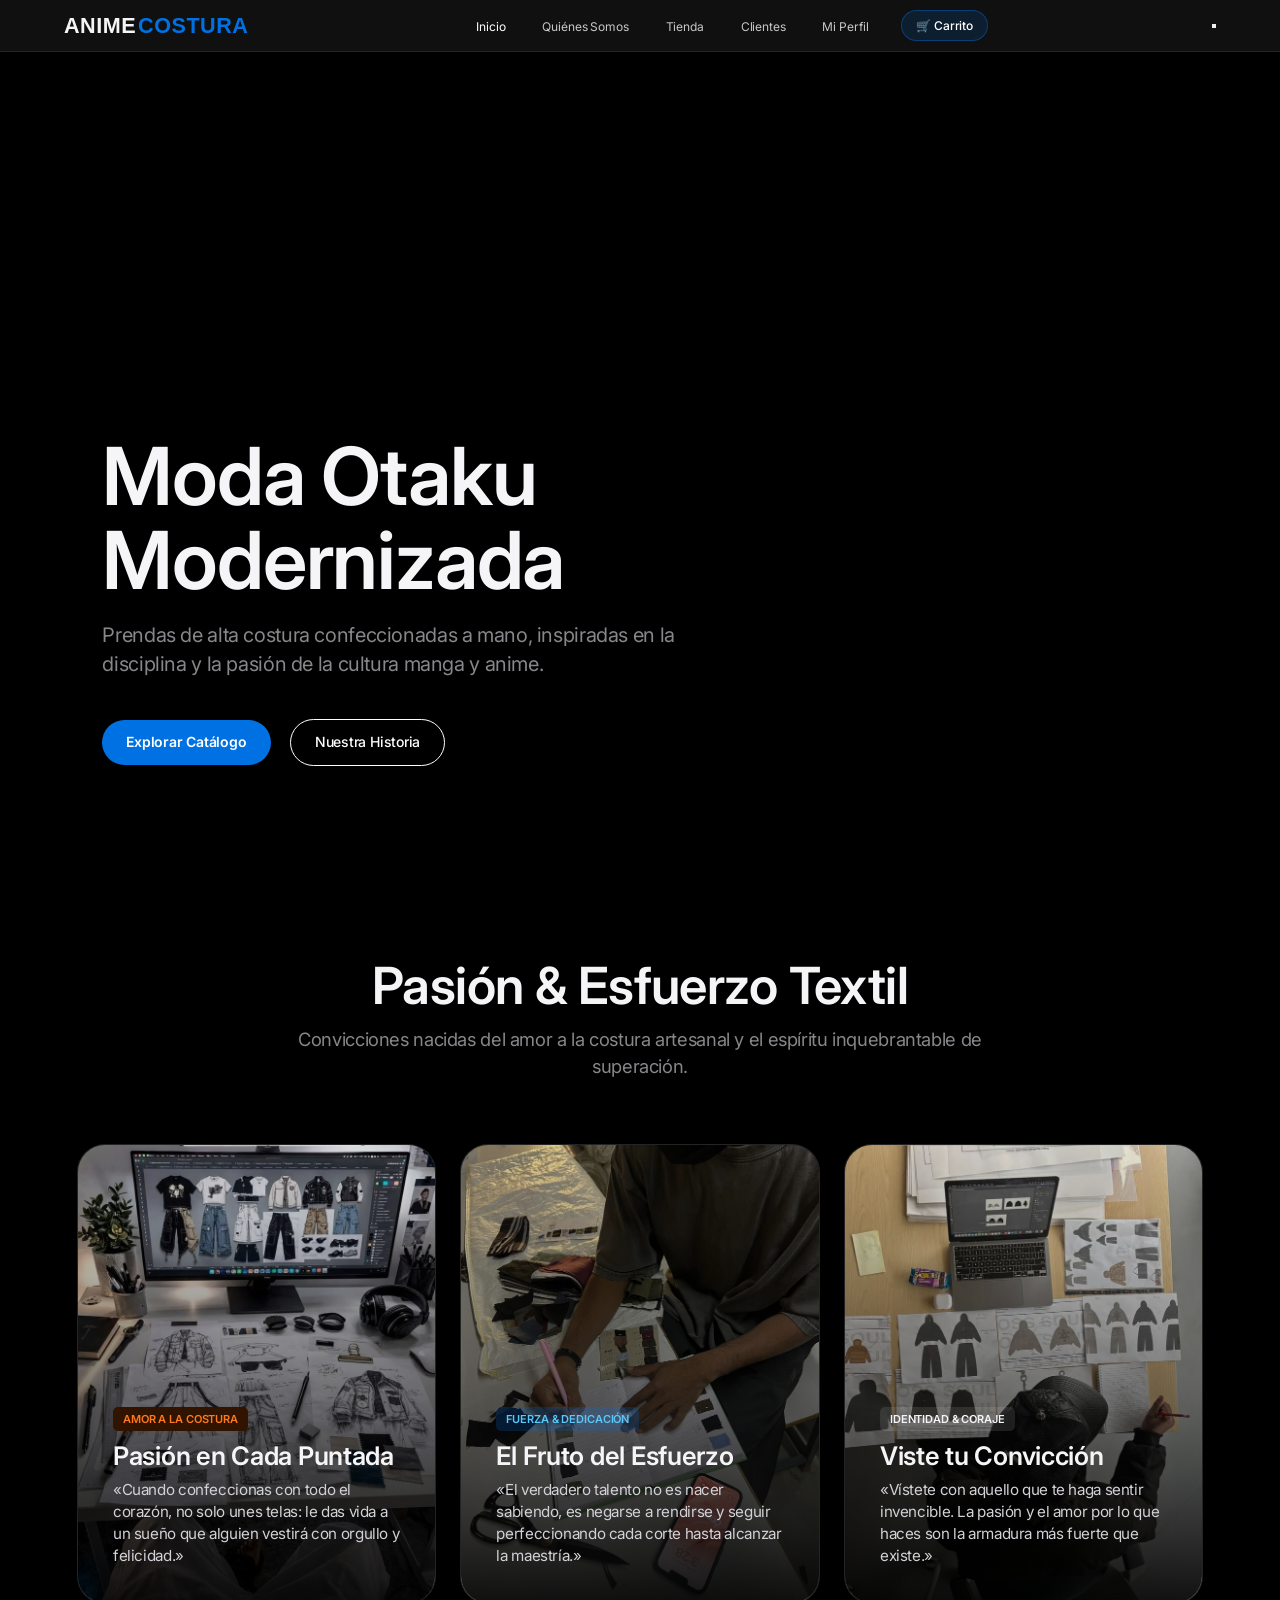
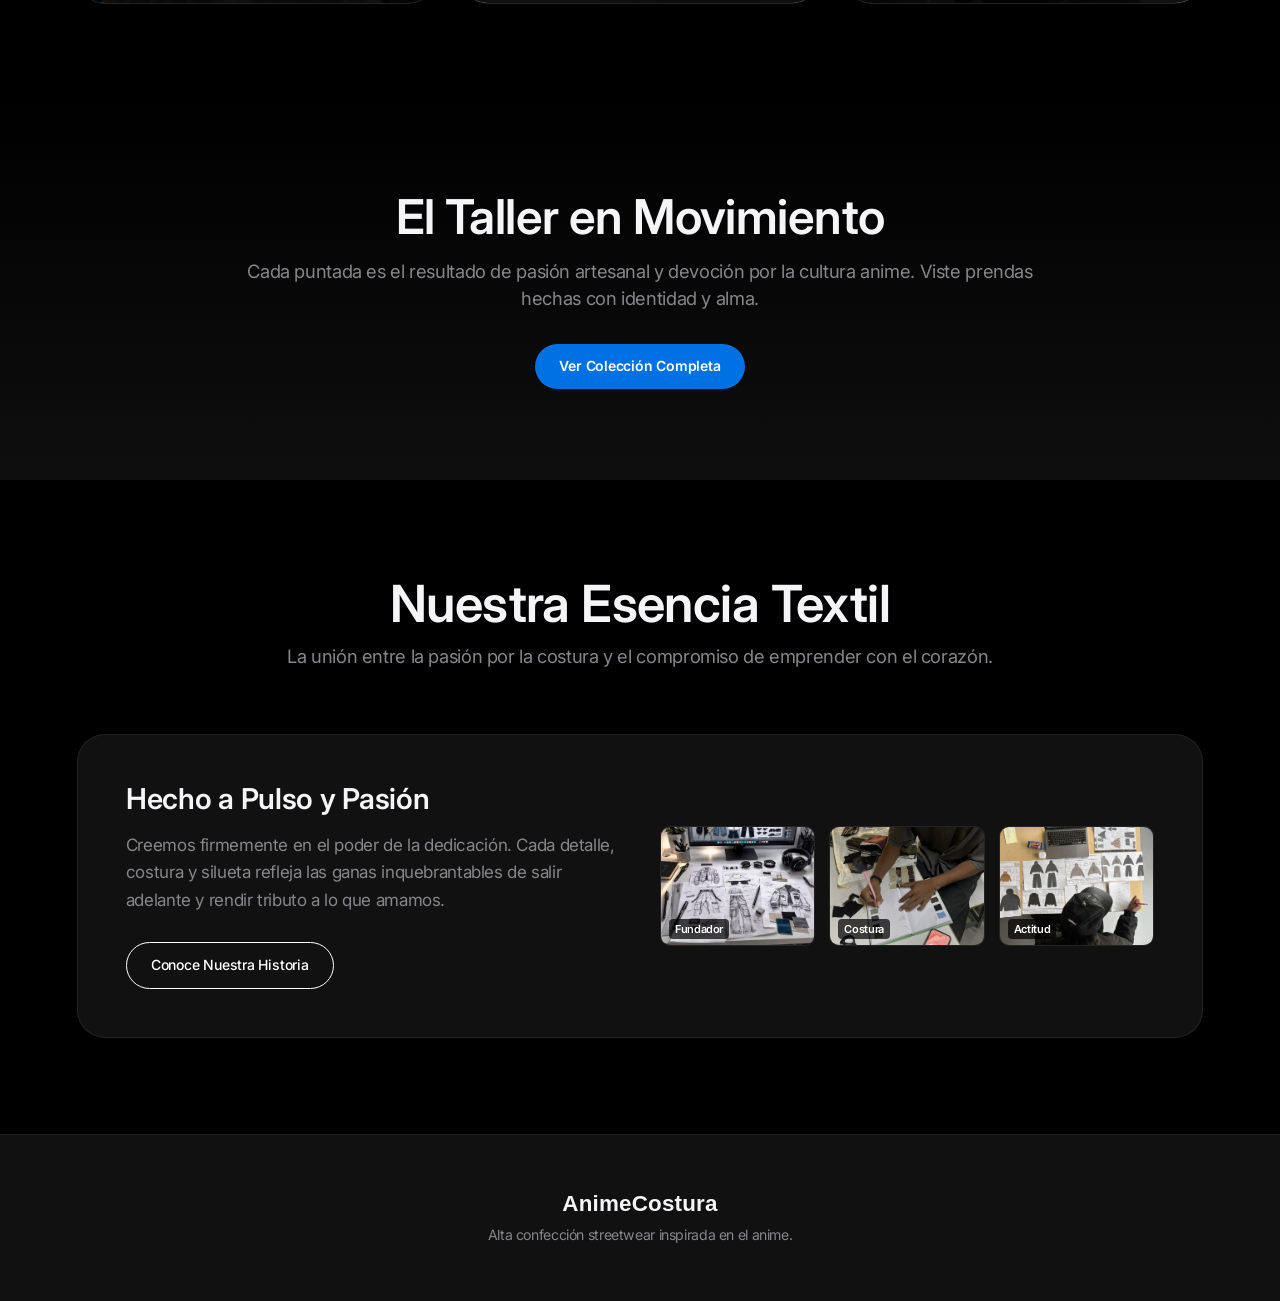
==== commit 85e2dd53: "Add files via upload" ====
--- a/index.html
+++ b/index.html
@@ -3,9 +3,9 @@
 <head>
     <meta charset="UTF-8">
     <meta name="viewport" content="width=device-width, initial-scale=1.0">
-    <title>AnimeCostura - Inicio</title>
+    <title>AnimeCostura — Alta Confección Streetwear</title>
     <link rel="stylesheet" href="style.css">
-    <link href="https://fonts.googleapis.com/css2?family=Comfortaa:wght@300;400;600;700&family=Permanent+Marker&family=Poppins:wght@300;400;600;700&display=swap" rel="stylesheet">
+    <link href="https://fonts.googleapis.com/css2?family=Inter:wght@400;500;600;700&family=Permanent+Marker&display=swap" rel="stylesheet">
 </head>
 <body>
     <header>
@@ -19,6 +19,7 @@
                 <li><a href="pages/finanzas.html">Finanzas</a></li>
                 <li><a href="pages/clientes.html">Clientes</a></li>
                 <li><a href="pages/perfil.html">Mi Perfil</a></li>
+                <li><a href="pages/carrito.html" class="cart-nav-link">🛒 Carrito</a></li>
             </ul>
         </nav>
     </header>
@@ -26,12 +27,11 @@
     <section class="hero">
         <video autoplay muted loop playsinline class="hero-video">
             <source src="assets/media/video-hero.mp4" type="video/mp4">
-            Tu navegador no soporta videos.
         </video>
         <div class="hero-overlay"></div>
         <div class="hero-content">
             <h1>Moda Otaku Modernizada</h1>
-            <p>Lleva tu pasión por el anime al siguiente nivel con diseños vanguardistas y personalizados con la más alta calidad textil.</p>
+            <p>Prendas de alta costura confeccionadas a mano, inspiradas en la disciplina y la pasión de la cultura manga y anime.</p>
             <div class="hero-btns">
                 <a href="pages/tienda.html" class="btn-primary">Explorar Catálogo</a>
                 <a href="pages/nosotros.html" class="btn-secondary">Nuestra Historia</a>
@@ -43,7 +43,7 @@
     <section class="anime-combo-section">
         <div class="anime-combo-header">
             <h2>Pasión & Esfuerzo Textil</h2>
-            <p>Frases y convicciones que nacen del amor a la costura artesanal y el espíritu de nunca rendirse.</p>
+            <p>Convicciones nacidas del amor a la costura artesanal y el espíritu inquebrantable de superación.</p>
         </div>
         <div class="anime-combo-grid">
             <!-- Tarjeta 1: Pasión por la Costura -->
@@ -94,23 +94,23 @@
         </video>
         <div class="banner-overlay"></div>
         <div class="banner-content">
-            <h2>El Taller Otaku en Movimiento</h2>
-            <p>Cada puntada es el resultado de pasión artesanal y veneración por la cultura anime. Viste prendas hechas con identidad y alma.</p>
-            <a href="pages/tienda.html" class="btn-primary" style="display: inline-block;">Ver Colección Completa</a>
+            <h2>El Taller en Movimiento</h2>
+            <p>Cada puntada es el resultado de pasión artesanal y devoción por la cultura anime. Viste prendas hechas con identidad y alma.</p>
+            <a href="pages/tienda.html" class="btn-primary" style="display: inline-flex;">Ver Colección Completa</a>
         </div>
     </section>
 
     <!-- Fusión Visual: Galería Resumen -->
-    <section class="anime-combo-section dark-mode">
+    <section class="anime-combo-section">
         <div class="anime-combo-header">
             <h2>Nuestra Esencia Textil</h2>
             <p>La unión entre la pasión por la costura y el compromiso de emprender con el corazón.</p>
         </div>
         <div class="anime-fusion-banner">
             <div>
-                <h3 style="font-family: 'Permanent Marker', cursive; font-size: 2rem; color: #a29bfe; margin-bottom: 1rem;">Hecho a Pulso y Pasión</h3>
-                <p style="color: #cbd5e1; line-height: 1.6; margin-bottom: 1.5rem;">Creemos firmemente en el poder de la dedicación. Cada detalle, costura y diseño refleja las ganas inquebrantables de salir adelante y rendir tributo a lo que amamos.</p>
-                <a href="pages/nosotros.html" class="btn-secondary" style="display:inline-block;">Conoce Nuestra Historia</a>
+                <h3 style="font-size: 1.8rem; color: #f5f5f7; margin-bottom: 1rem; letter-spacing: -0.28px;">Hecho a Pulso y Pasión</h3>
+                <p style="color: #86868b; line-height: 1.6; margin-bottom: 1.8rem;">Creemos firmemente en el poder de la dedicación. Cada detalle, costura y silueta refleja las ganas inquebrantables de salir adelante y rendir tributo a lo que amamos.</p>
+                <a href="pages/nosotros.html" class="btn-secondary" style="display:inline-flex;">Conoce Nuestra Historia</a>
             </div>
             <div class="anime-fusion-gallery">
                 <div class="anime-fusion-thumb" onclick="window.location.href='pages/nosotros.html'" style="cursor: pointer;">
@@ -118,12 +118,12 @@
                     <span>Fundador</span>
                 </div>
                 <div class="anime-fusion-thumb" onclick="window.location.href='pages/nosotros.html'" style="cursor: pointer;">
-                    <img src="assets/media/about-2.jpg" alt="Pasión Textil">
-                    <span>Dedicación</span>
+                    <img src="assets/media/about-2.jpg" alt="Costura y Pasión">
+                    <span>Costura</span>
                 </div>
                 <div class="anime-fusion-thumb" onclick="window.location.href='pages/nosotros.html'" style="cursor: pointer;">
-                    <img src="assets/media/about-3.jpg" alt="Corte & Actitud">
-                    <span>Identidad</span>
+                    <img src="assets/media/about-3.jpg" alt="Actitud y Corte">
+                    <span>Actitud</span>
                 </div>
             </div>
         </div>
@@ -132,10 +132,12 @@
     <footer>
         <div class="footer-content">
             <h3>AnimeCostura</h3>
-            <p>Modernizando el estilo Otaku.</p>
+            <p>Alta confección streetwear inspirada en el anime.</p>
         </div>
     </footer>
+
+    <!-- Scripts -->
     <script src="storage.js"></script>
     <script src="nav-roles.js"></script>
 </body>
-</html>+</html>
--- a/style.css
+++ b/style.css
@@ -1,44 +1,176 @@
+/* ====================================================================
+   APPLE DESIGN SYSTEM — DARK REFERENCE (Series 12 Specification)
+   Adaptado con Alma Anime y Streetwear para AnimeCostura
+   ==================================================================== */
+
 :root {
-    --primary: #6c5ce7;
-    --secondary: #1a1a1a;
-    --accent: #a29bfe;
-    --light: #ffffff;
-    --white: #ffffff;
-    --gray: #f5f5f7;
-    --danger: #ff7675;
-    --text-dark: #333;
-}
-
+  /* Colors — Apple Watch Series 12 Palette */
+  --color-gallery-black: #000000;
+  --color-charcoal-stage: #111111;
+  --color-ink: #1d1d1f;
+  --color-porcelain: #f5f5f7;
+  --color-paper: #ffffff;
+  --color-steel: #86868b;
+  --color-graphite: #6e6e73;
+  --color-control-charcoal: #333336;
+  --color-cloud-gray: #e8e8ed;
+  --color-apple-blue: #0071e3;
+  --color-link-blue: #0066cc;
+  --color-pulse-red: #ff3037;
+  --color-vital-green: #00d959;
+  --color-signal-orange: #ff791b;
+  --color-new-orange: #b64400;
+  --color-burnt-badge-wash: #311400;
+
+  /* Legacy Mapping for Complete Compatibility */
+  --primary: var(--color-apple-blue);
+  --secondary: var(--color-charcoal-stage);
+  --accent: var(--color-steel);
+  --light: var(--color-gallery-black);
+  --white: var(--color-porcelain);
+  --gray: var(--color-charcoal-stage);
+  --danger: var(--color-pulse-red);
+  --text-dark: var(--color-porcelain);
+
+  /* Typography — Font Families */
+  --font-sf-pro-display: 'Inter', -apple-system, BlinkMacSystemFont, "SF Pro Display", "Segoe UI", Roboto, sans-serif;
+  --font-sf-pro-text: 'Inter', -apple-system, BlinkMacSystemFont, "SF Pro Text", "Segoe UI", Roboto, sans-serif;
+  --font-brand-marker: 'Permanent Marker', cursive, sans-serif;
+
+  /* Typography — Scale & Rhythm */
+  --text-nav: 12px;
+  --leading-nav: 1;
+  --tracking-nav: -0.12px;
+
+  --text-utility-button: 12px;
+  --leading-utility-button: 1.33;
+  --tracking-utility-button: -0.12px;
+
+  --text-body-strong: 14px;
+  --leading-body-strong: 1.29;
+  --tracking-body-strong: -0.224px;
+
+  --text-body: 17px;
+  --leading-body: 1.47;
+  --tracking-body: -0.374px;
+
+  --text-feature-label: 17px;
+  --leading-feature-label: 1.24;
+  --tracking-feature-label: -0.374px;
+
+  --text-card-heading: 28px;
+  --leading-card-heading: 1.14;
+  --tracking-card-heading: 0.196px;
+
+  --text-section-heading: 56px;
+  --leading-section-heading: 1.07;
+  --tracking-section-heading: -0.28px;
+
+  --text-hero-display: 80px;
+  --leading-hero-display: 1.05;
+  --tracking-hero-display: -1.2px;
+
+  /* Border Radii Tokens */
+  --radius-cards: 28px;
+  --radius-links: 10px;
+  --radius-badges: 5px;
+  --radius-inputs: 980px;
+  --radius-buttons: 9999px;
+  --radius-utilitycontrols: 36px;
+
+  /* Surfaces & Elevation (No Blurry Drop Shadows) */
+  --surface-gallery-black: #000000;
+  --surface-charcoal-stage: #111111;
+  --surface-border-subtle: rgba(255, 255, 255, 0.08);
+  --surface-border-interactive: rgba(255, 255, 255, 0.18);
+  --shadow-subtle: rgb(245, 245, 247) 0px -1px 0px 0px;
+}
+
+/* ====================================================================
+   RESET & BASE SETUP
+   ==================================================================== */
 * {
     margin: 0;
     padding: 0;
     box-sizing: border-box;
+    -webkit-tap-highlight-color: transparent;
+}
+
+html {
+    font-size: 16px;
+    background-color: var(--color-gallery-black);
+    color: var(--color-porcelain);
+    scroll-behavior: smooth;
 }
 
 body {
-    font-family: 'Poppins', 'Comfortaa', sans-serif;
-    line-height: 1.6;
-    color: var(--text-dark);
-    background-color: var(--light);
-    scroll-behavior: smooth;
-    font-style: normal;
-}
-
-h1, h2, h3, .section-title, .logo {
-    font-family: 'Permanent Marker', cursive;
-}
-
-/* Navigation - Modern Frosted Glass Style */
+    font-family: var(--font-sf-pro-text);
+    background-color: var(--color-gallery-black);
+    color: var(--color-porcelain);
+    line-height: var(--leading-body);
+    letter-spacing: var(--tracking-body);
+    overflow-x: hidden;
+    min-height: 100vh;
+    display: flex;
+    flex-direction: column;
+}
+
+/* Typography Hierarchy */
+h1, h2, h3, h4, h5, h6 {
+    color: var(--color-porcelain);
+    font-weight: 600;
+    margin: 0;
+}
+
+h1 {
+    font-family: var(--font-sf-pro-display);
+    font-size: var(--text-hero-display);
+    line-height: var(--leading-hero-display);
+    letter-spacing: var(--tracking-hero-display);
+}
+
+h2, .section-title {
+    font-family: var(--font-sf-pro-display);
+    font-size: var(--text-section-heading);
+    line-height: var(--leading-section-heading);
+    letter-spacing: var(--tracking-section-heading);
+}
+
+h3 {
+    font-family: var(--font-sf-pro-display);
+    font-size: var(--text-card-heading);
+    line-height: var(--leading-card-heading);
+    letter-spacing: var(--tracking-card-heading);
+}
+
+p {
+    color: var(--color-steel);
+    font-size: var(--text-body);
+    line-height: var(--leading-body);
+    letter-spacing: var(--tracking-body);
+}
+
+a {
+    color: inherit;
+    text-decoration: none;
+    transition: color 0.2s ease, opacity 0.2s ease;
+}
+
+/* ====================================================================
+   GLOBAL NAVIGATION BAR (44px - 52px Charcoal Bar)
+   ==================================================================== */
 header {
-    background: rgba(255, 255, 255, 0.92);
-    backdrop-filter: blur(12px);
-    -webkit-backdrop-filter: blur(12px);
-    padding: 1.2rem 5%;
+    background: rgba(17, 17, 17, 0.94);
+    backdrop-filter: blur(20px);
+    -webkit-backdrop-filter: blur(20px);
+    border-bottom: 1px solid var(--surface-border-subtle);
+    padding: 0.75rem 5%;
     position: sticky;
     top: 0;
     z-index: 1000;
-    border-bottom: 1px solid rgba(0, 0, 0, 0.08);
-    box-shadow: 0 4px 20px rgba(0, 0, 0, 0.05);
+    height: 52px;
+    display: flex;
+    align-items: center;
 }
 
 nav {
@@ -46,54 +178,218 @@
     justify-content: space-between;
     align-items: center;
     max-width: 1400px;
+    width: 100%;
     margin: 0 auto;
 }
 
+/* Brand Identity: AnimeCostura */
 .logo {
-    font-family: 'Permanent Marker', cursive;
-    font-size: 1.8rem;
+    font-family: var(--font-brand-marker);
+    font-size: 1.35rem;
     font-weight: 800;
-    letter-spacing: 1px;
+    letter-spacing: 0.5px;
     text-transform: uppercase;
-    color: var(--secondary);
-    font-style: normal;
+    color: var(--color-porcelain);
+    display: inline-flex;
+    align-items: center;
+    gap: 2px;
 }
 
 .logo span {
-    color: var(--primary);
+    color: var(--color-apple-blue);
 }
 
 nav ul {
     display: flex;
     list-style: none;
-    gap: 2.5rem;
+    align-items: center;
+    gap: 1.8rem;
+    margin: 0;
+    padding: 0;
 }
 
 nav ul li a {
+    color: rgba(245, 245, 247, 0.8);
+    font-size: var(--text-nav);
+    font-weight: 400;
+    letter-spacing: var(--tracking-nav);
+    transition: color 0.2s ease;
+    padding: 6px 4px;
+}
+
+nav ul li a:hover,
+nav ul li a.active {
+    color: #ffffff;
+}
+
+.cart-nav-link {
+    background: rgba(0, 113, 227, 0.15);
+    border: 1px solid rgba(0, 113, 227, 0.4);
+    color: #ffffff !important;
+    padding: 6px 14px !important;
+    border-radius: var(--radius-buttons);
+    display: inline-flex;
+    align-items: center;
+    gap: 6px;
+    font-weight: 500 !important;
+}
+
+.cart-nav-link:hover {
+    background: var(--color-apple-blue);
+    border-color: var(--color-apple-blue);
+}
+
+/* ====================================================================
+   BUTTONS — BLUE PURCHASE PILL & WHITE OUTLINE PILL
+   ==================================================================== */
+.btn-primary,
+.btn-add,
+.btn-add-cart,
+button[type="submit"] {
+    background: var(--color-apple-blue);
+    color: #ffffff;
+    border: none;
+    border-radius: var(--radius-buttons);
+    padding: 12px 24px;
+    font-family: var(--font-sf-pro-text);
+    font-size: var(--text-body-strong);
+    font-weight: 600;
+    letter-spacing: var(--tracking-body-strong);
+    cursor: pointer;
     text-decoration: none;
-    color: var(--secondary);
-    font-size: 0.85rem;
+    display: inline-flex;
+    align-items: center;
+    justify-content: center;
+    gap: 8px;
+    transition: background 0.2s ease, transform 0.15s ease;
+    box-shadow: none;
+}
+
+.btn-primary:hover,
+.btn-add:hover,
+.btn-add-cart:hover {
+    background: #0077ed;
+    transform: scale(1.01);
+}
+
+.btn-primary:active,
+.btn-add:active,
+.btn-add-cart:active {
+    transform: scale(0.98);
+}
+
+.btn-secondary {
+    background: transparent;
+    color: #ffffff;
+    border: 1px solid #ffffff;
+    border-radius: var(--radius-buttons);
+    padding: 12px 24px;
+    font-family: var(--font-sf-pro-text);
+    font-size: var(--text-body-strong);
+    font-weight: 500;
+    letter-spacing: var(--tracking-body-strong);
+    cursor: pointer;
+    text-decoration: none;
+    display: inline-flex;
+    align-items: center;
+    justify-content: center;
+    gap: 8px;
+    transition: background 0.2s ease, color 0.2s ease, border-color 0.2s ease;
+    box-shadow: none;
+}
+
+.btn-secondary:hover {
+    background: #ffffff;
+    color: var(--color-gallery-black);
+}
+
+.btn-danger {
+    background: rgba(255, 48, 55, 0.15);
+    color: var(--color-pulse-red);
+    border: 1px solid var(--color-pulse-red);
+    border-radius: var(--radius-buttons);
+    padding: 8px 18px;
+    font-size: 13px;
     font-weight: 600;
-    text-transform: uppercase;
-    letter-spacing: 1px;
-    transition: 0.3s;
-}
-
-nav ul li a:hover, nav ul li a.active {
-    color: var(--primary);
-}
-
-/* Hero Section - Video Background */
+    cursor: pointer;
+    transition: background 0.2s ease;
+}
+
+.btn-danger:hover {
+    background: var(--color-pulse-red);
+    color: #ffffff;
+}
+
+/* ====================================================================
+   PILL SELECT INPUTS & FORMS
+   ==================================================================== */
+input[type="text"],
+input[type="number"],
+input[type="password"],
+input[type="email"],
+select {
+    background: rgba(255, 255, 255, 0.04);
+    border: 1px solid var(--color-graphite);
+    border-radius: var(--radius-inputs);
+    color: var(--color-porcelain);
+    font-family: var(--font-sf-pro-text);
+    font-size: 14px;
+    padding: 12px 24px;
+    outline: none;
+    width: 100%;
+    transition: border-color 0.2s ease, background 0.2s ease;
+}
+
+input[type="text"]:focus,
+input[type="number"]:focus,
+input[type="password"]:focus,
+input[type="email"]:focus,
+select:focus {
+    border-color: var(--color-apple-blue);
+    background: rgba(255, 255, 255, 0.07);
+}
+
+textarea {
+    background: rgba(255, 255, 255, 0.04);
+    border: 1px solid var(--color-graphite);
+    border-radius: 20px;
+    color: var(--color-porcelain);
+    font-family: var(--font-sf-pro-text);
+    font-size: 14px;
+    padding: 14px 20px;
+    outline: none;
+    width: 100%;
+    resize: vertical;
+    transition: border-color 0.2s ease;
+}
+
+textarea:focus {
+    border-color: var(--color-apple-blue);
+}
+
+label {
+    display: block;
+    color: var(--color-steel);
+    font-size: var(--text-body-strong);
+    font-weight: 500;
+    margin-bottom: 6px;
+    letter-spacing: var(--tracking-body-strong);
+}
+
+/* ====================================================================
+   HERO PRODUCT STAGE (Full-Bleed Gallery Black Canvas)
+   ==================================================================== */
 .hero {
     height: 90vh;
+    min-height: 600px;
     position: relative;
     display: flex;
     flex-direction: column;
-    justify-content: center;
+    justify-content: flex-end;
     align-items: flex-start;
-    text-align: left;
-    color: var(--white);
-    padding: 0 10%;
+    color: var(--color-porcelain);
+    padding: 0 8% 6rem 8%;
+    background-color: var(--color-gallery-black);
     overflow: hidden;
 }
 
@@ -105,9 +401,10 @@
     min-height: 100%;
     width: auto;
     height: auto;
-    z-index: -2;
+    z-index: 0;
     transform: translate(-50%, -50%);
     object-fit: cover;
+    opacity: 0.45;
 }
 
 .hero-overlay {
@@ -116,1048 +413,44 @@
     left: 0;
     width: 100%;
     height: 100%;
-    background: linear-gradient(rgba(0,0,0,0.3), rgba(0,0,0,0.7));
-    z-index: -1;
+    background: linear-gradient(180deg, rgba(0,0,0,0.2) 0%, rgba(0,0,0,0.6) 50%, #000000 100%);
+    z-index: 1;
 }
 
 .hero-content {
     position: relative;
-    z-index: 1;
-    max-width: 700px;
+    z-index: 2;
+    max-width: 820px;
 }
 
 .hero h1 {
     font-size: 5rem;
-    font-weight: 800;
-    line-height: 1;
-    margin-bottom: 1.5rem;
-    text-transform: uppercase;
-    letter-spacing: -2px;
+    font-weight: 600;
+    line-height: 1.05;
+    letter-spacing: -1.2px;
+    color: var(--color-porcelain);
+    margin-bottom: 1.2rem;
+    text-transform: none;
 }
 
 .hero p {
-    font-size: 1.1rem;
+    font-size: 1.25rem;
+    color: var(--color-steel);
+    line-height: 1.45;
     margin-bottom: 2.5rem;
-    opacity: 0.9;
-    font-weight: 300;
+    max-width: 650px;
 }
 
 .hero-btns {
     display: flex;
-    gap: 1rem;
-}
-
-.btn-primary {
-    background: var(--white);
-    color: var(--secondary);
-    padding: 1.2rem 2.5rem;
-    text-decoration: none;
-    font-weight: 700;
-    text-transform: uppercase;
-    font-size: 0.8rem;
-    letter-spacing: 1px;
-    transition: 0.3s;
-    border: none;
-    cursor: pointer;
-}
-
-.btn-primary:hover {
-    background: var(--primary);
-    color: var(--white);
-}
-
-.btn-secondary {
-    background: transparent;
-    color: var(--white);
-    padding: 1.2rem 2.5rem;
-    text-decoration: none;
-    font-weight: 700;
-    text-transform: uppercase;
-    font-size: 0.8rem;
-    letter-spacing: 1px;
-    border: 1px solid var(--white);
-    transition: 0.3s;
-    cursor: pointer;
-}
-
-.btn-secondary:hover {
-    background: var(--white);
-    color: var(--secondary);
-}
-
-/* About Section */
-.about {
-    padding: 8rem 5%;
-    background: var(--white);
-    text-align: center;
-}
-
-.about-container {
-    max-width: 1100px;
-    margin: 0 auto;
-}
-
-.about h2 {
-    font-size: 3rem;
-    margin-bottom: 2rem;
-    text-transform: uppercase;
-    font-weight: 800;
-}
-
-.about-grid {
-    display: grid;
-    grid-template-columns: 1fr 1fr;
-    gap: 4rem;
+    gap: 1.2rem;
     align-items: center;
-    text-align: left;
-}
-
-.about-text p {
-    font-size: 1.1rem;
-    margin-bottom: 1.5rem;
-    color: #666;
-}
-
-.about-image img {
-    width: 100%;
-    border-radius: 0; /* Sharp edges for modern look */
-}
-
-/* Catalog/Products - Modern E-commerce Grid (Neon Style) */
-.products {
-    padding: 5rem 5%;
-    background: var(--white);
-}
-
-.section-title {
-    text-align: center;
-    font-size: 2rem;
-    font-weight: 800;
-    text-transform: uppercase;
-    margin-bottom: 4rem;
-    letter-spacing: 2px;
-}
-
-.product-grid {
-    display: grid;
-    grid-template-columns: repeat(auto-fit, minmax(300px, 1fr));
-    gap: 1px; /* Thin lines between products like high-end stores */
-    background: #eee;
-    border: 1px solid #eee;
-}
-
-.product-card {
-    background: var(--white);
-    padding: 0;
-    text-align: center;
-    transition: 0.4s;
-    position: relative;
-    overflow: hidden;
-}
-
-.product-card img {
-    width: 100%;
-    height: 400px;
-    object-fit: cover;
-    transition: 0.5s;
-    display: block;
-}
-
-.product-info {
-    padding: 1.5rem;
-    background: var(--white);
-}
-
-.product-info h3 {
-    font-size: 1rem;
-    font-weight: 600;
-    text-transform: uppercase;
-    margin-bottom: 0.5rem;
-}
-
-.product-info p {
-    font-weight: 700;
-    margin-bottom: 1rem;
-}
-
-.btn-add {
-    background: var(--secondary);
-    color: var(--white);
-    padding: 0.7rem 1.5rem;
-    border: none;
-    text-transform: uppercase;
-    font-size: 0.7rem;
-    font-weight: 700;
-    cursor: pointer;
-    transition: 0.3s;
-}
-
-.btn-add:hover {
-    background: var(--primary);
-}
-
-.product-card:hover img {
-    transform: scale(1.05);
-}
-
-/* Designer Section */
-.designer-section {
-    padding: 5rem 5%;
-    background: var(--gray);
-}
-
-.designer-section h2 {
-    text-align: center;
-    font-size: 2.5rem;
-    margin-bottom: 3rem;
-    text-transform: uppercase;
-    font-weight: 800;
-}
-
-.designer-container {
-    display: grid;
-    grid-template-columns: 1fr 1fr;
-    gap: 3rem;
-    max-width: 1200px;
-    margin: 0 auto;
-}
-
-.controls {
-    background: var(--white);
-    padding: 3rem;
-    border-radius: 0;
-    box-shadow: 0 10px 40px rgba(0,0,0,0.05);
-}
-
-.control-group {
-    margin-bottom: 1.5rem;
-}
-
-.control-group label {
-    display: block;
-    font-weight: 700;
-    text-transform: uppercase;
-    font-size: 0.8rem;
-    margin-bottom: 0.5rem;
-}
-
-.element-creator {
-    margin: 20px 0;
-}
-
-.input-row {
-    display: flex;
-    gap: 10px;
-    margin-bottom: 10px;
-}
-
-.input-row input {
-    flex: 1;
-    padding: 0.8rem;
-    border: 1px solid #ddd;
-    border-radius: 0;
-    font-family: inherit;
-}
-
-.btn-secondary {
-    background: var(--secondary);
-    color: white;
-    padding: 0.8rem 1rem;
-    border: none;
-    border-radius: 0;
-    cursor: pointer;
-    font-weight: 600;
-    text-transform: uppercase;
-    font-size: 0.7rem;
-}
-
-.hint {
-    font-size: 0.8rem;
-    color: #888;
-    margin-bottom: 1rem;
-    display: block;
-}
-
-/* Preview Area */
-.canvas-area {
-    display: flex;
-    justify-content: center;
-    align-items: center;
-}
-
-.garment-preview {
-    width: 500px;
-    height: 500px;
-    background-color: white;
-    position: relative;
-    transition: 0.3s;
-    border: 1px solid #ddd;
-    box-shadow: 0 20px 40px rgba(0,0,0,0.1);
-    overflow: hidden;
-    background-size: contain;
-    background-repeat: no-repeat;
-    background-position: center;
-}
-
-/* Modelos Profesionales usando Máscaras SVG para siluetas reales */
-.tshirt {
-    background-image: url('https://cdn-icons-png.flaticon.com/512/2503/2503380.png');
-}
-.hoodie {
-    background-image: url('https://cdn-icons-png.flaticon.com/512/1055/1055161.png');
-}
-.pants {
-    background-image: url('https://cdn-icons-png.flaticon.com/512/2503/2503431.png');
-}
-.set {
-    background-image: url('https://cdn-icons-png.flaticon.com/512/1055/1055161.png'); /* Placeholder conjunto */
-}
-.cap {
-    background-image: url('https://cdn-icons-png.flaticon.com/512/2503/2503406.png');
-}
-
-.draggable-element {
-    position: absolute;
-    cursor: move;
-    user-select: none;
-    display: flex;
-    align-items: center;
-    justify-content: center;
-    transition: outline 0.2s;
-    border: 1px solid transparent;
-    min-width: 20px;
-    min-height: 20px;
-}
-
-.draggable-element.selected {
-    outline: 2px solid var(--primary);
-    border: 1px solid var(--primary);
-}
-
-.draggable-element:hover {
-    outline: 2px dashed var(--primary);
-}
-
-.resize-handle {
-    position: absolute;
-    width: 10px;
-    height: 10px;
-    background: var(--primary);
-    right: -5px;
-    bottom: -5px;
-    cursor: nwse-resize;
-    display: none;
-    z-index: 1100;
-}
-
-.draggable-element.selected .resize-handle {
-    display: block;
-}
-
-.element-controls {
-    position: absolute;
-    top: -30px;
-    right: 0;
-    display: none;
-    gap: 5px;
-    z-index: 1200;
-}
-
-.draggable-element.selected .element-controls {
-    display: flex;
-}
-
-.btn-delete-small {
-    background: var(--danger);
-    color: white;
-    border: none;
-    border-radius: 3px;
-    width: 20px;
-    height: 20px;
-    font-size: 12px;
-    cursor: pointer;
-    display: flex;
-    align-items: center;
-    justify-content: center;
-}
-
-/* Admin Section */
-.admin-section {
-    padding: 5rem 5%;
-    background: var(--gray);
-}
-
-.admin-container {
-    max-width: 1000px;
-    margin: 0 auto;
-    display: grid;
-    grid-template-columns: 1fr 2fr;
-    gap: 2rem;
-}
-
-.add-product-form {
-    background: var(--white);
-    padding: 2rem;
-    border-radius: 0;
-    box-shadow: 0 5px 15px rgba(0,0,0,0.05);
-}
-
-.form-group {
-    display: flex;
-    flex-direction: column;
-    gap: 1rem;
-}
-
-.form-group input {
-    padding: 0.8rem;
-    border: 1px solid #ddd;
-    border-radius: 0;
-}
-
-.inventory-list {
-    background: var(--white);
-    padding: 2rem;
-    border-radius: 0;
-    box-shadow: 0 5px 15px rgba(0,0,0,0.05);
-}
-
-table {
-    width: 100%;
-    border-collapse: collapse;
-}
-
-th, td {
-    padding: 1rem;
-    text-align: left;
-    border-bottom: 1px solid #eee;
-}
-
-.btn-danger {
-    background: var(--danger);
-    color: white;
-    padding: 0.4rem 0.8rem;
-    border: none;
-    border-radius: 0;
-    cursor: pointer;
-}
-
-footer {
-    background: var(--secondary);
-    color: var(--white);
-    padding: 4rem 5%;
-    text-align: center;
-}
-
-.footer-content h3 {
-    font-size: 1.5rem;
-    text-transform: uppercase;
-    letter-spacing: 2px;
-    margin-bottom: 1rem;
-}
-
-/* Finanzas Section */
-.finance-section {
-    padding: 5rem 5%;
-    background: var(--gray);
-}
-
-.finance-grid {
-    display: grid;
-    grid-template-columns: repeat(auto-fit, minmax(200px, 1fr));
-    gap: 2rem;
-    max-width: 1200px;
-    margin: 0 auto 3rem auto;
-}
-
-.stat-card {
-    background: var(--white);
-    padding: 2rem;
-    border-radius: 0;
-    text-align: center;
-    box-shadow: 0 5px 15px rgba(0,0,0,0.05);
-}
-
-.stat-card h3 {
-    font-size: 0.8rem;
-    text-transform: uppercase;
-    color: #888;
-    margin-bottom: 1rem;
-}
-
-.stat-card p {
-    font-size: 2rem;
-    font-weight: 700;
-}
-
-.stat-card.income p { color: #2ecc71; }
-.stat-card.expenses p { color: #e74c3c; }
-.stat-card.net p { color: #3498db; }
-.stat-card.stock p { color: #f1c40f; }
-
-.finance-details {
-    display: grid;
-    grid-template-columns: 1fr 2fr;
-    gap: 2rem;
-    max-width: 1200px;
-    margin: 0 auto;
-}
-
-.detail-box {
-    background: var(--white);
-    padding: 2rem;
-    border-radius: 0;
-    box-shadow: 0 5px 15px rgba(0,0,0,0.05);
-}
-
-.detail-box h3 {
-    margin-bottom: 1.5rem;
-    text-transform: uppercase;
-    font-size: 1rem;
-    border-bottom: 2px solid var(--light);
-    padding-bottom: 0.5rem;
-}
-
-.movement-form {
-    display: flex;
-    gap: 10px;
-    margin-bottom: 2rem;
     flex-wrap: wrap;
 }
 
-.movement-form input, .movement-form select {
-    padding: 0.8rem;
-    border: 1px solid #ddd;
-    border-radius: 0;
-    flex: 1;
-}
-
-#best-sellers-list {
-    list-style: none;
-}
-
-#best-sellers-list li {
-    display: flex;
-    justify-content: space-between;
-    padding: 0.8rem 0;
-    border-bottom: 1px solid #eee;
-}
-
-@media (max-width: 768px) {
-    .designer-container, .admin-container, .about-grid, .finance-details {
-        grid-template-columns: 1fr;
-    }
-    .hero h1 {
-        font-size: 3rem;
-    }
-}input-row {
-    display: flex;
-    gap: 10px;
-    margin-bottom: 10px;
-}
-
-.input-row input {
-    flex: 1;
-    padding: 0.8rem;
-    border: 1px solid #ddd;
-    border-radius: 8px;
-}
-
-.btn-secondary {
-    background: var(--accent);
-    color: white;
-    padding: 0.8rem 1rem;
-    border: none;
-    border-radius: 8px;
-    cursor: pointer;
-    font-weight: 600;
-}
-
-.hint {
-    font-size: 0.9rem;
-    color: #666;
-    margin-bottom: 1rem;
-    display: block;
-}
-
-/* Preview Area */
-.canvas-area {
-    display: flex;
-    justify-content: center;
-    align-items: center;
-}
-
-.garment-preview {
-    width: 450px;
-    height: 450px;
-    background-color: white;
-    position: relative;
-    background-size: contain;
-    background-repeat: no-repeat;
-    background-position: center;
-    transition: 0.3s;
-    border: 1px solid #ddd;
-    box-shadow: 0 10px 20px rgba(0,0,0,0.1);
-    overflow: hidden;
-}
-
-.tshirt { clip-path: polygon(20% 0%, 80% 0%, 100% 20%, 90% 30%, 80% 20%, 80% 100%, 20% 100%, 20% 20%, 10% 30%, 0% 20%); }
-.hoodie { clip-path: polygon(20% 0%, 80% 0%, 100% 20%, 90% 30%, 80% 20%, 80% 100%, 20% 100%, 20% 20%, 10% 30%, 0% 20%); border-radius: 20px; }
-.cap { clip-path: polygon(20% 20%, 80% 20%, 90% 50%, 100% 60%, 100% 80%, 0% 80%, 0% 60%, 10% 50%); }
-
-.draggable-element {
-    position: absolute;
-    cursor: move;
-    user-select: none;
-    display: flex;
-    align-items: center;
-    justify-content: center;
-    transition: outline 0.2s;
-    border: 1px solid transparent;
-    min-width: 20px;
-    min-height: 20px;
-}
-
-.draggable-element img {
-    width: 100%;
-    height: 100%;
-    display: block;
-    pointer-events: none;
-    object-fit: contain;
-}
-
-.draggable-element.selected {
-    outline: 2px solid var(--primary);
-    border: 1px solid var(--primary);
-}
-
-.draggable-element:hover {
-    outline: 2px dashed var(--primary);
-}
-
-.resize-handle {
-    position: absolute;
-    width: 10px;
-    height: 10px;
-    background: var(--primary);
-    right: -5px;
-    bottom: -5px;
-    cursor: nwse-resize;
-    display: none;
-    z-index: 1100;
-}
-
-.draggable-element.selected .resize-handle {
-    display: block;
-}
-
-.element-controls {
-    position: absolute;
-    top: -30px;
-    right: 0;
-    display: none;
-    gap: 5px;
-    z-index: 1200;
-}
-
-.draggable-element.selected .element-controls {
-    display: flex;
-}
-
-.btn-delete-small {
-    background: var(--danger);
-    color: white;
-    border: none;
-    border-radius: 3px;
-    width: 20px;
-    height: 20px;
-    font-size: 12px;
-    cursor: pointer;
-    display: flex;
-    align-items: center;
-    justify-content: center;
-}
-
-/* Admin Section */
-.admin-section {
-    padding: 5rem 5%;
-    background: #eef2f3;
-}
-
-.admin-container {
-    max-width: 1000px;
-    margin: 0 auto;
-    display: grid;
-    grid-template-columns: 1fr 2fr;
-    gap: 2rem;
-}
-
-.add-product-form {
-    background: var(--white);
-    padding: 2rem;
-    border-radius: 15px;
-    box-shadow: 0 5px 15px rgba(0,0,0,0.05);
-}
-
-.form-group {
-    display: flex;
-    flex-direction: column;
-    gap: 1rem;
-}
-
-.form-group input {
-    padding: 0.8rem;
-    border: 1px solid #ddd;
-    border-radius: 8px;
-}
-
-.inventory-list {
-    background: var(--white);
-    padding: 2rem;
-    border-radius: 15px;
-    box-shadow: 0 5px 15px rgba(0,0,0,0.05);
-}
-
-table {
-    width: 100%;
-    border-collapse: collapse;
-}
-
-th, td {
-    padding: 1rem;
-    text-align: left;
-    border-bottom: 1px solid #eee;
-}
-
-.btn-danger {
-    background: var(--danger);
-    color: white;
-    padding: 0.4rem 0.8rem;
-    border: none;
-    border-radius: 5px;
-    cursor: pointer;
-}
-
-footer {
-    background: var(--secondary);
-    color: var(--white);
-    padding: 3rem 5%;
-    text-align: center;
-}
-
-/* Finanzas Section */
-.finance-section {
-    padding: 5rem 5%;
-    background: #f4f7f6;
-}
-
-.finance-grid {
-    display: grid;
-    grid-template-columns: repeat(auto-fit, minmax(200px, 1fr));
-    gap: 2rem;
-    max-width: 1200px;
-    margin: 0 auto 3rem auto;
-}
-
-.stat-card {
-    background: var(--white);
-    padding: 2rem;
-    border-radius: 15px;
-    text-align: center;
-    box-shadow: 0 5px 15px rgba(0,0,0,0.05);
-    transition: 0.3s;
-}
-
-.stat-card h3 {
-    font-size: 1.1rem;
-    color: var(--accent);
-    margin-bottom: 1rem;
-}
-
-.stat-card p {
-    font-size: 2rem;
-    font-weight: 700;
-    color: var(--secondary);
-}
-
-.stat-card.income p { color: #2ecc71; }
-.stat-card.expenses p { color: #e74c3c; }
-.stat-card.net p { color: #3498db; }
-.stat-card.stock p { color: #f1c40f; }
-
-.finance-details {
-    display: grid;
-    grid-template-columns: 1fr 2fr;
-    gap: 2rem;
-    max-width: 1200px;
-    margin: 0 auto;
-}
-
-.detail-box {
-    background: var(--white);
-    padding: 2rem;
-    border-radius: 15px;
-    box-shadow: 0 5px 15px rgba(0,0,0,0.05);
-}
-
-.detail-box h3 {
-    margin-bottom: 1.5rem;
-    border-bottom: 2px solid var(--light);
-    padding-bottom: 0.5rem;
-}
-
-.movement-form {
-    display: flex;
-    gap: 10px;
-    margin-bottom: 2rem;
-    flex-wrap: wrap;
-}
-
-.movement-form input, .movement-form select {
-    padding: 0.8rem;
-    border: 1px solid #ddd;
-    border-radius: 8px;
-    flex: 1;
-}
-
-#best-sellers-list {
-    list-style: none;
-}
-
-#best-sellers-list li {
-    display: flex;
-    justify-content: space-between;
-    padding: 0.8rem 0;
-    border-bottom: 1px solid #eee;
-}
-
-/* ... (Sigue todo el contenido anterior hasta la línea 916) ... */
-
-/* --- NUEVOS ESTILOS PARA CONFIGURACIÓN DE PEDIDO Y GALERÍA --- */
-
-.product-detail-container {
-    display: grid;
-    grid-template-columns: repeat(auto-fit, minmax(350px, 1fr));
-    gap: 40px;
-    max-width: 1200px;
-    margin: 0 auto;
-    padding: 20px;
-    align-items: start;
-}
-
-.product-gallery {
-    display: flex;
-    gap: 20px;
-    position: sticky;
-    top: 100px;
-}
-
-.main-image-container img {
-    max-width: 450px;
-    width: 100%;
-    height: auto;
-    border-radius: 15px;
-    object-fit: contain;
-    box-shadow: 0 10px 30px rgba(0,0,0,0.1);
-}
-
-.thumbnail-grid {
-    display: flex;
-    flex-direction: column;
-    gap: 10px;
-}
-
-.thumb-img {
-    width: 70px !important;
-    height: 70px !important;
-    object-fit: cover;
-    border-radius: 8px;
-    cursor: pointer;
-    border: 2px solid transparent;
-    transition: 0.3s;
-}
-
-.thumb-img:hover {
-    border-color: var(--primary);
-}
-
-.order-configuration {
-    background: rgba(0, 0, 0, 0.03);
-    padding: 20px;
-    border-radius: 15px;
-    margin-top: 20px;
-    border: 1px solid #ddd;
-}
-
-.color-option-group {
-    margin-bottom: 20px;
-    padding-bottom: 15px;
-    border-bottom: 1px solid #eee;
-}
-
-.color-header {
-    display: flex;
-    align-items: center;
-    gap: 12px;
-    margin-bottom: 12px;
-    font-weight: bold;
-}
-
-.color-thumb {
-    width: 60px !important;
-    height: 60px !important;
-    object-fit: cover;
-    border-radius: 8px;
-    border: 2px solid var(--primary);
-}
-
-.sizes-grid {
-    display: grid;
-    grid-template-columns: repeat(auto-fill, minmax(80px, 1fr));
-    gap: 10px;
-    margin-left: 72px;
-}
-
-.size-input-group {
-    display: flex;
-    flex-direction: column;
-    align-items: center;
-    background: #f9f9f9;
-    padding: 8px;
-    border-radius: 8px;
-    border: 1px solid #ddd;
-}
-
-.size-input-group label {
-    font-size: 0.75rem;
-    margin-bottom: 5px;
-    color: #666;
-}
-
-.size-qty {
-    width: 50px;
-    text-align: center;
-    border: 1px solid #ccc;
-    border-radius: 4px;
-}
-
-.total-section {
-    text-align: right;
-    margin-top: 20px;
-    font-size: 1.1rem;
-    font-weight: bold;
-    color: var(--primary);
-}
-
-/* --- ESTILOS PARA EL CARRITO --- */
-.cart-section {
-    padding: 5rem 5%;
-    background: var(--gray);
-    min-height: 80vh;
-}
-
-.cart-container {
-    max-width: 1200px;
-    margin: 0 auto;
-    display: grid;
-    grid-template-columns: 2fr 1fr;
-    gap: 30px;
-    align-items: start;
-}
-
-.cart-table-wrapper {
-    background: var(--white);
-    padding: 2rem;
-    border-radius: 15px;
-    box-shadow: 0 5px 15px rgba(0,0,0,0.05);
-}
-
-#cart-table {
-    width: 100%;
-    border-collapse: collapse;
-}
-
-#cart-table th, #cart-table td {
-    padding: 1rem;
-    text-align: left;
-    border-bottom: 1px solid #eee;
-}
-
-.cart-summary {
-    background: var(--white);
-    padding: 2rem;
-    border-radius: 15px;
-    box-shadow: 0 5px 15px rgba(0,0,0,0.05);
-    position: sticky;
-    top: 100px;
-}
-
-.summary-item {
-    display: flex;
-    justify-content: space-between;
-    margin-bottom: 1rem;
-    font-size: 1rem;
-}
-
-.summary-item.total {
-    border-top: 2px solid var(--primary);
-    padding-top: 1rem;
-    font-weight: 800;
-    font-size: 1.3rem;
-    color: var(--primary);
-}
-
-/* --- ESTILOS PARA EL BUSCADOR --- */
-.shop-header {
-    display: flex;
-    flex-direction: column;
-    align-items: center;
-    gap: 2rem;
-    margin-bottom: 3rem;
-}
-
-.search-container {
-    position: relative;
-    width: 100%;
-    max-width: 600px;
-}
-
-.search-container input {
-    width: 100%;
-    padding: 1.2rem 1.5rem;
-    padding-right: 3rem;
-    border: 2px solid #ddd;
-    border-radius: 50px;
-    font-family: inherit;
-    font-size: 1rem;
-    transition: 0.3s;
-    outline: none;
-}
-
-.search-container input:focus {
-    border-color: var(--primary);
-    box-shadow: 0 0 15px rgba(108, 92, 231, 0.2);
-}
-
-.search-icon {
-    position: absolute;
-    right: 20px;
-    top: 50%;
-    transform: translateY(-50%);
-    font-size: 1.2rem;
-    color: #888;
-}
-
-@media (max-width: 768px) {
-    .cart-container {
-        grid-template-columns: 1fr;
-    }
-}
-
-/* ========================================================
-   SISTEMA DE FONDOS DE VIDEO ANIME Y COMBINACIONES VISUALES
-   ======================================================== */
-
-/* Fondo de Video Global / Fijo */
+/* ====================================================================
+   BACKGROUND ANIME VIDEO SYSTEM
+   ==================================================================== */
 .anime-page-bg {
     position: fixed;
     top: 0;
@@ -1167,6 +460,7 @@
     z-index: -10;
     overflow: hidden;
     pointer-events: none;
+    background: var(--color-gallery-black);
 }
 
 .anime-page-bg video {
@@ -1179,8 +473,8 @@
     height: auto;
     transform: translate(-50%, -50%);
     object-fit: cover;
+    opacity: 0.35;
     filter: brightness(0.7) contrast(1.1);
-    opacity: 0.45;
 }
 
 .anime-page-bg .anime-bg-overlay {
@@ -1189,11 +483,9 @@
     left: 0;
     width: 100%;
     height: 100%;
-    background: radial-gradient(circle at center, rgba(15, 12, 41, 0.65) 0%, rgba(20, 20, 35, 0.92) 100%);
-    backdrop-filter: blur(2px);
-}
-
-/* Banners con Video Anime Integrado */
+    background: radial-gradient(circle at center, rgba(0,0,0,0.4) 0%, #000000 95%);
+}
+
 .anime-video-banner {
     position: relative;
     overflow: hidden;
@@ -1201,10 +493,10 @@
     align-items: center;
     justify-content: center;
     text-align: center;
-    color: #ffffff;
+    color: var(--color-porcelain);
     min-height: 380px;
-    padding: 4rem 2rem;
-    background: #0d0d15;
+    padding: 5rem 2rem;
+    background: var(--color-gallery-black);
 }
 
 .anime-video-banner video {
@@ -1217,8 +509,8 @@
     height: auto;
     transform: translate(-50%, -50%);
     object-fit: cover;
-    z-index: 1;
-    opacity: 0.6;
+    z-index: 0;
+    opacity: 0.35;
 }
 
 .anime-video-banner .banner-overlay {
@@ -1227,115 +519,76 @@
     left: 0;
     width: 100%;
     height: 100%;
-    background: linear-gradient(135deg, rgba(10, 10, 20, 0.85) 0%, rgba(108, 92, 231, 0.45) 50%, rgba(10, 10, 20, 0.88) 100%);
-    z-index: 2;
+    background: linear-gradient(180deg, rgba(0,0,0,0.7) 0%, rgba(17,17,17,0.85) 100%);
+    z-index: 1;
 }
 
 .anime-video-banner .banner-content {
     position: relative;
-    z-index: 3;
-    max-width: 850px;
+    z-index: 2;
+    max-width: 820px;
     margin: 0 auto;
 }
 
 .anime-video-banner h2 {
-    font-size: 2.8rem;
-    font-family: 'Permanent Marker', cursive;
+    font-size: 3rem;
+    letter-spacing: -0.576px;
     margin-bottom: 1rem;
-    text-shadow: 0 4px 15px rgba(0, 0, 0, 0.7);
-    letter-spacing: 1px;
 }
 
 .anime-video-banner p {
     font-size: 1.15rem;
-    margin-bottom: 1.5rem;
-    color: #e0e0ff;
-    text-shadow: 0 2px 8px rgba(0, 0, 0, 0.8);
-    font-weight: 300;
-}
-
-/* Paneles de Vidrio Esmerilado (Glassmorphism) para Máxima Legibilidad */
-.glass-panel {
-    background: rgba(255, 255, 255, 0.92);
-    backdrop-filter: blur(14px);
-    -webkit-backdrop-filter: blur(14px);
-    border-radius: 24px;
-    border: 1px solid rgba(255, 255, 255, 0.6);
-    box-shadow: 0 20px 45px rgba(0, 0, 0, 0.12);
-}
-
-.glass-panel-dark {
-    background: rgba(18, 18, 28, 0.88);
-    backdrop-filter: blur(16px);
-    -webkit-backdrop-filter: blur(16px);
-    border-radius: 24px;
-    border: 1px solid rgba(108, 92, 231, 0.35);
-    box-shadow: 0 20px 50px rgba(0, 0, 0, 0.4);
-    color: #f1f2f6;
-}
-
-/* Sección de Combinación de Imágenes Anime */
+    color: var(--color-steel);
+    margin-bottom: 2rem;
+}
+
+/* ====================================================================
+   SECCIONES Y MÓDULOS DE CARDS (28px Radius, Charcoal Stage)
+   ==================================================================== */
 .anime-combo-section {
-    padding: 6rem 5%;
-    position: relative;
-    background: linear-gradient(180deg, #f8f9fa 0%, #edf2f7 100%);
-}
-
-.anime-combo-section.dark-mode {
-    background: linear-gradient(180deg, #12121c 0%, #1a1a2e 100%);
-    color: #fff;
+    padding: 6rem 6%;
+    background-color: var(--color-gallery-black);
 }
 
 .anime-combo-header {
     text-align: center;
-    max-width: 800px;
-    margin: 0 auto 3.5rem;
+    max-width: 780px;
+    margin: 0 auto 4rem;
 }
 
 .anime-combo-header h2 {
-    font-size: 2.8rem;
-    font-family: 'Permanent Marker', cursive;
-    color: var(--secondary);
+    font-size: 3.2rem;
+    letter-spacing: -0.576px;
     margin-bottom: 0.8rem;
 }
 
-.anime-combo-section.dark-mode .anime-combo-header h2 {
-    color: #ffffff;
-}
-
 .anime-combo-header p {
-    font-size: 1.05rem;
-    color: #666;
-}
-
-.anime-combo-section.dark-mode .anime-combo-header p {
-    color: #a29bfe;
+    font-size: 1.15rem;
+    color: var(--color-steel);
 }
 
 .anime-combo-grid {
     display: grid;
     grid-template-columns: repeat(auto-fit, minmax(320px, 1fr));
-    gap: 2rem;
+    gap: 24px;
     max-width: 1300px;
     margin: 0 auto;
 }
 
 .anime-combo-card {
     position: relative;
-    border-radius: 22px;
+    border-radius: var(--radius-cards);
     overflow: hidden;
-    height: 420px;
-    box-shadow: 0 15px 35px rgba(0, 0, 0, 0.15);
-    transition: transform 0.4s ease, box-shadow 0.4s ease, border-color 0.4s ease;
-    border: 2px solid transparent;
+    height: 460px;
+    background: var(--color-charcoal-stage);
+    border: 1px solid var(--surface-border-subtle);
     cursor: pointer;
-    background: #0d0d15;
+    transition: transform 0.3s ease, border-color 0.3s ease;
 }
 
 .anime-combo-card:hover {
-    transform: translateY(-8px);
-    box-shadow: 0 22px 45px rgba(108, 92, 231, 0.35);
-    border-color: var(--primary);
+    transform: translateY(-4px);
+    border-color: var(--surface-border-interactive);
 }
 
 .anime-combo-card .combo-img-wrap {
@@ -1344,30 +597,24 @@
     position: absolute;
     top: 0;
     left: 0;
-    overflow: hidden;
 }
 
 .anime-combo-card .combo-img-wrap img {
     width: 100%;
     height: 100%;
     object-fit: cover;
-    transition: transform 0.6s cubic-bezier(0.25, 1, 0.5, 1);
+    transition: transform 0.6s ease;
 }
 
 .anime-combo-card:hover .combo-img-wrap img {
-    transform: scale(1.08);
+    transform: scale(1.05);
 }
 
 .anime-combo-card .combo-overlay {
     position: absolute;
     inset: 0;
-    background: linear-gradient(180deg, rgba(0,0,0,0.1) 0%, rgba(10, 10, 20, 0.4) 40%, rgba(10, 10, 22, 0.95) 100%);
-    z-index: 2;
-    transition: background 0.3s ease;
-}
-
-.anime-combo-card:hover .combo-overlay {
-    background: linear-gradient(180deg, rgba(0,0,0,0.05) 0%, rgba(108, 92, 231, 0.25) 40%, rgba(15, 12, 35, 0.98) 100%);
+    background: linear-gradient(180deg, rgba(0,0,0,0.1) 0%, rgba(0,0,0,0.4) 40%, rgba(0,0,0,0.92) 100%);
+    z-index: 1;
 }
 
 .anime-combo-card .combo-body {
@@ -1375,9 +622,9 @@
     bottom: 0;
     left: 0;
     width: 100%;
-    padding: 2rem;
-    z-index: 3;
-    color: #ffffff;
+    padding: 2.2rem;
+    z-index: 2;
+    color: var(--color-porcelain);
     display: flex;
     flex-direction: column;
     gap: 0.6rem;
@@ -1386,421 +633,509 @@
 .combo-pill {
     display: inline-block;
     align-self: flex-start;
-    padding: 0.35rem 1rem;
-    border-radius: 50px;
-    font-size: 0.75rem;
-    font-weight: 700;
+    padding: 4px 10px;
+    border-radius: var(--radius-badges);
+    font-size: 11px;
+    font-weight: 600;
     text-transform: uppercase;
-    letter-spacing: 1px;
-    background: var(--primary);
-    color: #ffffff;
-    box-shadow: 0 4px 10px rgba(108, 92, 231, 0.4);
+    letter-spacing: -0.12px;
+    background: var(--color-burnt-badge-wash);
+    color: var(--color-signal-orange);
 }
 
 .combo-pill.samurai {
-    background: #e17055;
-    box-shadow: 0 4px 10px rgba(225, 112, 85, 0.4);
+    background: rgba(0, 113, 227, 0.2);
+    color: #5ac8fa;
 }
 
 .combo-pill.noir {
-    background: #2d3436;
-    border: 1px solid #636e72;
-    box-shadow: 0 4px 10px rgba(0, 0, 0, 0.4);
+    background: rgba(255, 255, 255, 0.1);
+    color: var(--color-porcelain);
 }
 
 .combo-body h3 {
-    font-family: 'Permanent Marker', cursive;
-    font-size: 1.8rem;
-    margin: 0;
-    color: #ffffff;
-    text-shadow: 0 2px 8px rgba(0,0,0,0.8);
+    font-size: 1.6rem;
+    letter-spacing: -0.28px;
+    color: var(--color-porcelain);
 }
 
 .combo-body p {
-    font-size: 0.9rem;
+    font-size: 0.95rem;
+    color: #d1d1d6;
     line-height: 1.45;
-    color: #e2e8f0;
-    margin: 0;
-    font-weight: 300;
-}
-
-/* Banner de Fusión / Collage Dinámico */
+}
+
+/* ====================================================================
+   FUSION BANNER & STORYTELLING MODULES
+   ==================================================================== */
 .anime-fusion-banner {
     display: grid;
     grid-template-columns: 1fr 1fr;
-    gap: 2rem;
+    gap: 2.5rem;
     max-width: 1200px;
     margin: 4rem auto 0;
-    padding: 2rem;
-    background: rgba(255, 255, 255, 0.05);
-    backdrop-filter: blur(12px);
-    border-radius: 25px;
-    border: 1px solid rgba(255, 255, 255, 0.1);
+    padding: 3rem;
+    background: var(--color-charcoal-stage);
+    border-radius: var(--radius-cards);
+    border: 1px solid var(--surface-border-subtle);
     align-items: center;
 }
 
 .anime-fusion-gallery {
     display: grid;
     grid-template-columns: repeat(3, 1fr);
-    gap: 12px;
+    gap: 14px;
 }
 
 .anime-fusion-thumb {
     position: relative;
-    height: 160px;
-    border-radius: 14px;
+    border-radius: var(--radius-links);
     overflow: hidden;
-    box-shadow: 0 8px 20px rgba(0,0,0,0.3);
-    border: 2px solid rgba(255,255,255,0.15);
-    transition: transform 0.3s ease, border-color 0.3s ease;
-}
-
-.anime-fusion-thumb:hover {
-    transform: translateY(-5px) scale(1.03);
-    border-color: var(--primary);
+    height: 120px;
+    border: 1px solid var(--surface-border-subtle);
 }
 
 .anime-fusion-thumb img {
     width: 100%;
     height: 100%;
     object-fit: cover;
+    transition: transform 0.4s ease;
+}
+
+.anime-fusion-thumb:hover img {
+    transform: scale(1.08);
 }
 
 .anime-fusion-thumb span {
     position: absolute;
     bottom: 6px;
-    left: 6px;
-    right: 6px;
+    left: 8px;
+    font-size: 11px;
+    font-weight: 600;
+    color: #ffffff;
     background: rgba(0,0,0,0.7);
-    color: #fff;
-    font-size: 0.7rem;
     padding: 2px 6px;
-    border-radius: 6px;
+    border-radius: 4px;
+}
+
+/* ====================================================================
+   CATALOG & TIENDA GRID
+   ==================================================================== */
+.products {
+    padding: 4rem 6%;
+    background-color: var(--color-gallery-black);
+}
+
+.product-grid {
+    display: grid;
+    grid-template-columns: repeat(auto-fill, minmax(320px, 1fr));
+    gap: 28px;
+    max-width: 1400px;
+    margin: 0 auto;
+}
+
+.product-card {
+    background: var(--color-charcoal-stage);
+    border-radius: var(--radius-cards);
+    overflow: hidden;
+    border: 1px solid var(--surface-border-subtle);
+    transition: transform 0.25s ease, border-color 0.25s ease;
+    cursor: pointer;
+    display: flex;
+    flex-direction: column;
+}
+
+.product-card:hover {
+    transform: translateY(-4px);
+    border-color: var(--surface-border-interactive);
+}
+
+.product-media-container {
+    background: var(--color-gallery-black);
+    position: relative;
+    width: 100%;
+    height: 330px;
+    overflow: hidden;
+}
+
+.prod-slide-img {
+    width: 100%;
+    height: 100%;
+    object-fit: cover;
+    transition: opacity 0.4s ease;
+}
+
+.product-info {
+    padding: 1.6rem;
+    display: flex;
+    flex-direction: column;
+    flex: 1;
+    justify-content: space-between;
+}
+
+.product-info h3 {
+    font-size: 1.15rem;
+    font-weight: 600;
+    color: var(--color-porcelain);
+    letter-spacing: -0.224px;
+    margin-bottom: 0.4rem;
+}
+
+.product-info p {
+    font-size: 0.9rem;
+    color: var(--color-steel);
+    line-height: 1.4;
+    margin-bottom: 1.2rem;
+}
+
+/* Search Containers */
+.search-container {
+    position: relative;
+    max-width: 650px;
+    margin: 0 auto;
+}
+
+.search-container input {
+    width: 100%;
+    padding: 14px 48px 14px 24px;
+    border-radius: var(--radius-inputs);
+    background: rgba(255, 255, 255, 0.05);
+    border: 1px solid var(--color-graphite);
+    color: var(--color-porcelain);
+    font-size: 14px;
+}
+
+.search-container .search-icon {
+    position: absolute;
+    right: 18px;
+    top: 50%;
+    transform: translateY(-50%);
+    color: var(--color-steel);
+    pointer-events: none;
+}
+
+/* ====================================================================
+   PRODUCT DETAIL SECTION
+   ==================================================================== */
+.product-detail-section {
+    padding: 3rem 6%;
+    min-height: 85vh;
+    background-color: var(--color-gallery-black);
+}
+
+.product-detail-container {
+    display: grid;
+    grid-template-columns: 1.1fr 1fr;
+    gap: 40px;
+    max-width: 1200px;
+    margin: 0 auto;
+    padding: 3rem;
+    background: var(--color-charcoal-stage);
+    border-radius: var(--radius-cards);
+    border: 1px solid var(--surface-border-subtle);
+    align-items: start;
+}
+
+.product-gallery {
+    display: flex;
+    flex-direction: column;
+    gap: 16px;
+}
+
+.main-image-container {
+    width: 100%;
+    height: 480px;
+    border-radius: 20px;
+    overflow: hidden;
+    background: var(--color-gallery-black);
+    border: 1px solid var(--surface-border-subtle);
+}
+
+.main-image-container img {
+    width: 100%;
+    height: 100%;
+    object-fit: cover;
+}
+
+.thumbnail-grid {
+    display: flex;
+    gap: 12px;
+    overflow-x: auto;
+    padding-bottom: 6px;
+}
+
+.thumbnail-grid .thumb-img {
+    width: 72px;
+    height: 72px;
+    object-fit: cover;
+    border-radius: var(--radius-links);
+    cursor: pointer;
+    border: 1px solid var(--surface-border-subtle);
+    transition: border-color 0.2s ease;
+}
+
+.thumbnail-grid .thumb-img.active {
+    border: 2px solid var(--color-apple-blue);
+}
+
+.product-info-detail h1 {
+    font-size: 2.2rem;
+    letter-spacing: -0.576px;
+    color: var(--color-porcelain);
+    margin-bottom: 0.6rem;
+}
+
+.price-tag {
+    font-size: 1.8rem;
+    font-weight: 600;
+    color: var(--color-porcelain);
+    letter-spacing: -0.28px;
+    margin-bottom: 1.5rem;
+}
+
+.detail-divider {
+    height: 1px;
+    background: var(--surface-border-subtle);
+    margin: 1.5rem 0;
+}
+
+/* ====================================================================
+   INVENTARIO & ADMIN SECTIONS
+   ==================================================================== */
+.admin-section {
+    padding: 3rem 6%;
+    min-height: 85vh;
+    background-color: var(--color-gallery-black);
+}
+
+.admin-container {
+    max-width: 1350px;
+    margin: 0 auto;
+    display: grid;
+    grid-template-columns: 380px 1fr;
+    gap: 32px;
+}
+
+.add-product-form,
+.inventory-list {
+    background: var(--color-charcoal-stage);
+    padding: 2.2rem;
+    border-radius: var(--radius-cards);
+    border: 1px solid var(--surface-border-subtle);
+}
+
+.add-product-form h3,
+.inventory-list h3 {
+    font-size: 1.4rem;
+    letter-spacing: -0.28px;
+    color: var(--color-porcelain);
+    margin-bottom: 1.5rem;
+}
+
+.form-group {
+    display: flex;
+    flex-direction: column;
+    gap: 1.2rem;
+}
+
+/* Tables (Charcoal Stage, 12px Headers, 1px Dividers) */
+.table-responsive {
+    width: 100%;
+    overflow-x: auto;
+    border-radius: 18px;
+    border: 1px solid var(--surface-border-subtle);
+}
+
+table {
+    width: 100%;
+    border-collapse: collapse;
+    background: var(--color-charcoal-stage);
+}
+
+th {
+    background: #161616;
+    color: var(--color-steel);
+    font-size: 12px;
+    font-weight: 600;
+    text-transform: uppercase;
+    letter-spacing: -0.12px;
+    padding: 14px 18px;
+    border-bottom: 1px solid var(--surface-border-subtle);
+    text-align: left;
+}
+
+td {
+    color: var(--color-porcelain);
+    font-size: 14px;
+    padding: 14px 18px;
+    border-bottom: 1px solid rgba(255, 255, 255, 0.05);
+}
+
+tr:last-child td {
+    border-bottom: none;
+}
+
+/* ====================================================================
+   CARRITO & CHECKOUT
+   ==================================================================== */
+.cart-section {
+    padding: 3rem 6%;
+    min-height: 85vh;
+    background-color: var(--color-gallery-black);
+}
+
+.cart-container {
+    display: grid;
+    grid-template-columns: 2fr 1fr;
+    gap: 32px;
+    max-width: 1200px;
+    margin: 0 auto;
+}
+
+.cart-items-container,
+.order-summary {
+    background: var(--color-charcoal-stage);
+    padding: 2.2rem;
+    border-radius: var(--radius-cards);
+    border: 1px solid var(--surface-border-subtle);
+}
+
+.cart-item {
+    display: flex;
+    align-items: center;
+    gap: 18px;
+    padding: 16px 0;
+    border-bottom: 1px solid var(--surface-border-subtle);
+}
+
+.cart-item:last-child {
+    border-bottom: none;
+}
+
+.cart-item img {
+    width: 80px;
+    height: 80px;
+    object-fit: cover;
+    border-radius: var(--radius-links);
+    border: 1px solid var(--surface-border-subtle);
+}
+
+/* ====================================================================
+   FOOTER (Charcoal Stage)
+   ==================================================================== */
+footer {
+    background: var(--color-charcoal-stage);
+    border-top: 1px solid var(--surface-border-subtle);
+    color: var(--color-steel);
+    padding: 3.5rem 5%;
     text-align: center;
-    font-weight: 600;
-}
-
-/* Responsive */
-@media (max-width: 900px) {
+    margin-top: auto;
+}
+
+.footer-content h3 {
+    font-family: var(--font-brand-marker);
+    font-size: 1.4rem;
+    color: var(--color-porcelain);
+    margin-bottom: 0.5rem;
+}
+
+.footer-content p {
+    font-size: 0.88rem;
+    color: var(--color-steel);
+}
+
+/* ====================================================================
+   RESPONSIVE DESIGN (Tablets & Mobile)
+   ==================================================================== */
+@media (max-width: 992px) {
+    .hero h1 {
+        font-size: 3.5rem;
+        letter-spacing: -0.8px;
+    }
+    .product-detail-container {
+        grid-template-columns: 1fr;
+        padding: 2rem;
+    }
+    .admin-container {
+        grid-template-columns: 1fr;
+    }
+    .cart-container {
+        grid-template-columns: 1fr;
+    }
     .anime-fusion-banner {
         grid-template-columns: 1fr;
     }
-    .anime-video-banner h2 {
-        font-size: 2rem;
-    }
-}
-
-/* --- BOTONES DE LÍNEA DINÁMICOS DE LA TIENDA --- */
-.filter-pill {
-    display: inline-flex;
-    align-items: center;
-    gap: 9px;
-    padding: 0.6rem 1.4rem;
-    border-radius: 50px;
-    border: 2px solid rgba(255, 255, 255, 0.22);
-    background: rgba(18, 18, 28, 0.85);
-    color: #ffffff;
-    font-size: 0.9rem;
-    font-weight: 600;
-    cursor: pointer;
-    transition: all 0.3s cubic-bezier(0.25, 1, 0.5, 1);
-    backdrop-filter: blur(10px);
-    user-select: none;
-    box-shadow: 0 4px 15px rgba(0, 0, 0, 0.25);
-}
-
-.filter-pill:hover {
-    transform: translateY(-2px);
-    border-color: var(--primary);
-    box-shadow: 0 6px 20px rgba(108, 92, 231, 0.3);
-    background: rgba(28, 28, 42, 0.95);
-}
-
-.filter-pill.active {
-    background: var(--primary) !important;
-    border-color: var(--primary) !important;
-    color: #ffffff !important;
-    font-weight: 700;
-    box-shadow: 0 6px 20px rgba(108, 92, 231, 0.5);
-}
-
-.filter-pill img {
-    width: 24px;
-    height: 24px;
-    border-radius: 50%;
-    object-fit: cover;
-    border: 1.5px solid rgba(255, 255, 255, 0.6);
-}
-
-/* --- ANIMACIONES Y ESTILOS AVANZADOS PARA LAS IMÁGENES DE LA TIENDA --- */
-.product-media-container {
-    position: relative;
-    width: 100%;
-    height: 330px;
-    overflow: hidden;
-    background: #0f0f18;
-    border-radius: 20px 20px 0 0;
-}
-
-.prod-slide-img {
-    position: absolute;
-    top: 0;
-    left: 0;
-    width: 100%;
-    height: 100%;
-    object-fit: cover;
-    will-change: transform, opacity;
-    transition: opacity 0.85s cubic-bezier(0.4, 0, 0.2, 1), transform 1.1s cubic-bezier(0.25, 1, 0.5, 1);
-}
-
-.prod-slide-img.active {
-    opacity: 1;
-    transform: scale(1);
-    z-index: 2;
-}
-
-.prod-slide-img.exiting {
-    opacity: 0;
-    transform: scale(1.08);
-    z-index: 1;
-}
-
-.prod-slide-img.entering {
-    opacity: 0;
-    transform: scale(0.95);
-    z-index: 3;
-}
-
-/* Destello Anime (Shimmer Sweep) */
-.product-media-container::after {
-    content: '';
-    position: absolute;
-    top: 0;
-    left: -150%;
-    width: 100%;
-    height: 100%;
-    background: linear-gradient(
-        105deg,
-        transparent 30%,
-        rgba(255, 255, 255, 0.25) 50%,
-        rgba(162, 155, 254, 0.35) 60%,
-        transparent 70%
-    );
-    transform: skewX(-25deg);
-    z-index: 5;
-    pointer-events: none;
-    transition: left 0.75s ease;
-}
-
-.product-card:hover .product-media-container::after {
-    left: 150%;
-    transition: left 0.9s cubic-bezier(0.25, 1, 0.5, 1);
-}
-
-/* Indicadores / Puntos Animados del Slider */
-.product-slider-dots {
-    position: absolute;
-    bottom: 12px;
-    left: 50%;
-    transform: translateX(-50%);
-    display: flex;
-    gap: 6px;
-    z-index: 6;
-    padding: 4px 10px;
-    background: rgba(10, 10, 18, 0.65);
-    backdrop-filter: blur(8px);
-    border-radius: 20px;
-    border: 1px solid rgba(255, 255, 255, 0.15);
-}
-
-.slider-dot {
-    width: 7px;
-    height: 7px;
-    border-radius: 50%;
-    background: rgba(255, 255, 255, 0.45);
-    transition: all 0.4s cubic-bezier(0.25, 1, 0.5, 1);
-    cursor: pointer;
-}
-
-.slider-dot.active {
-    width: 22px;
-    border-radius: 10px;
-    background: var(--primary);
-    box-shadow: 0 0 10px rgba(108, 92, 231, 0.9);
-}
-
-/* Badge contador de vistas */
-.product-badge-views {
-    position: absolute;
-    top: 12px;
-    right: 12px;
-    background: rgba(15, 15, 25, 0.75);
-    backdrop-filter: blur(8px);
-    color: #ffffff;
-    font-size: 0.75rem;
-    font-weight: 700;
-    padding: 4px 9px;
-    border-radius: 12px;
-    z-index: 6;
-    border: 1px solid rgba(255, 255, 255, 0.2);
-    display: flex;
-    align-items: center;
-    gap: 4px;
-}
-
-
-
-
-
-/* ==================================================================== */
-/* INVENTARIO PROFESIONAL - ALTO CONTRASTE Y GLASSMORPHISM OSCURO */
-/* Soluciona el problema de fondo blanco con texto blanco */
-/* ==================================================================== */
-
-.admin-section .admin-container {
-    max-width: 1250px !important;
-    margin: 0 auto !important;
-    display: grid !important;
-    grid-template-columns: 1fr 1.6fr !important;
-    gap: 2rem !important;
-    align-items: start !important;
-    background: transparent !important;
-    border: none !important;
-    box-shadow: none !important;
-}
-
-.admin-section .add-product-form,
-.admin-section .inventory-list {
-    background: rgba(18, 18, 30, 0.94) !important;
-    backdrop-filter: blur(16px) !important;
-    -webkit-backdrop-filter: blur(16px) !important;
-    border: 1px solid rgba(108, 92, 231, 0.4) !important;
-    border-radius: 20px !important;
-    padding: 2.2rem !important;
-    box-shadow: 0 20px 45px rgba(0, 0, 0, 0.5) !important;
-    color: #ffffff !important;
-}
-
-.admin-section .add-product-form h3,
-.admin-section .inventory-list h3 {
-    color: #ffffff !important;
-    font-family: 'Permanent Marker', cursive !important;
-    font-size: 1.5rem !important;
-    margin-bottom: 1.5rem !important;
-    letter-spacing: 1px !important;
-    text-shadow: 0 2px 10px rgba(108, 92, 231, 0.5) !important;
-}
-
-.admin-section .form-group label {
-    color: #a29bfe !important;
-    font-weight: 700 !important;
-    font-size: 0.92rem !important;
-    margin-bottom: 5px !important;
-    display: block !important;
-}
-
-.admin-section .form-group input[type="text"],
-.admin-section .form-group textarea,
-.admin-section .form-group select {
-    background: rgba(255, 255, 255, 0.08) !important;
-    color: #ffffff !important;
-    border: 1px solid rgba(255, 255, 255, 0.25) !important;
-    border-radius: 10px !important;
-    padding: 0.85rem !important;
-    font-size: 0.95rem !important;
-    font-family: inherit !important;
-    transition: all 0.3s ease !important;
-}
-
-.admin-section .form-group input[type="text"]:focus,
-.admin-section .form-group textarea:focus,
-.admin-section .form-group select:focus {
-    outline: none !important;
-    border-color: #6c5ce7 !important;
-    background: rgba(255, 255, 255, 0.12) !important;
-    box-shadow: 0 0 15px rgba(108, 92, 231, 0.4) !important;
-}
-
-.admin-section .form-group select option {
-    background: #181828 !important;
-    color: #ffffff !important;
-}
-
-/* Tabla de Inventario de Alto Contraste */
-#inventory-table {
-    width: 100% !important;
-    border-collapse: separate !important;
-    border-spacing: 0 !important;
-    margin-top: 1rem !important;
-    border-radius: 12px !important;
-    overflow: hidden !important;
-    background: transparent !important;
-}
-
-#inventory-table thead tr {
-    background: rgba(108, 92, 231, 0.35) !important;
-}
-
-#inventory-table th {
-    padding: 14px 16px !important;
-    color: #ffffff !important;
-    font-size: 0.88rem !important;
-    font-weight: 700 !important;
-    text-transform: uppercase !important;
-    letter-spacing: 1px !important;
-    border-bottom: 2px solid rgba(108, 92, 231, 0.6) !important;
-    background: transparent !important;
-}
-
-#inventory-table tbody tr {
-    background: rgba(255, 255, 255, 0.02) !important;
-    border-bottom: 1px solid rgba(255, 255, 255, 0.08) !important;
-    transition: background 0.25s ease !important;
-}
-
-#inventory-table tbody tr:hover {
-    background: rgba(108, 92, 231, 0.18) !important;
-}
-
-#inventory-table td {
-    padding: 14px 16px !important;
-    border-bottom: 1px solid rgba(255, 255, 255, 0.08) !important;
-    vertical-align: middle !important;
-    color: #ffffff !important;
-    background: transparent !important;
-}
-
-/* Modal de Edición de Alto Contraste */
-#edit-modal .modal-content {
-    background: rgba(20, 20, 35, 0.98) !important;
-    border: 1px solid rgba(108, 92, 231, 0.5) !important;
-    color: #ffffff !important;
-    box-shadow: 0 25px 60px rgba(0, 0, 0, 0.7) !important;
-}
-
-#edit-modal .modal-content h2 {
-    color: #ffffff !important;
-    font-family: 'Permanent Marker', cursive !important;
-}
-
-#edit-modal .modal-content label {
-    color: #a29bfe !important;
-    font-weight: 600 !important;
-    margin-bottom: 5px !important;
-    display: block !important;
-}
-
-#edit-modal .modal-content input,
-#edit-modal .modal-content textarea {
-    background: rgba(255, 255, 255, 0.08) !important;
-    color: #ffffff !important;
-    border: 1px solid rgba(255, 255, 255, 0.25) !important;
-    border-radius: 8px !important;
-}
-
-#inventory-search:focus {
-    outline: none !important;
-    border-color: #6c5ce7 !important;
-    background: rgba(255, 255, 255, 0.14) !important;
-    box-shadow: 0 0 15px rgba(108, 92, 231, 0.5) !important;
-}
+}
+
+@media (max-width: 768px) {
+    header {
+        height: auto;
+        padding: 0.8rem 5%;
+    }
+    .hero {
+        height: auto;
+        min-height: 80vh;
+        padding: 6rem 6% 4rem 6%;
+    }
+    .hero h1 {
+        font-size: 2.8rem;
+        letter-spacing: -0.5px;
+    }
+    .hero p {
+        font-size: 1.05rem;
+    }
+    nav ul {
+        display: none;
+        position: fixed;
+        top: 52px;
+        left: 0;
+        width: 100vw;
+        height: calc(100vh - 52px);
+        background: #000000;
+        flex-direction: column;
+        justify-content: flex-start;
+        align-items: flex-start;
+        padding: 2.5rem 8%;
+        gap: 1.5rem;
+        z-index: 999;
+    }
+    nav ul.nav-open {
+        display: flex;
+    }
+    nav ul li a {
+        font-size: 1.25rem;
+        font-weight: 500;
+        color: var(--color-porcelain);
+    }
+    .menu-toggle {
+        display: flex;
+        flex-direction: column;
+        justify-content: space-around;
+        width: 28px;
+        height: 22px;
+        background: transparent;
+        border: none;
+        cursor: pointer;
+        padding: 0;
+        z-index: 1001;
+    }
+    .menu-toggle span {
+        width: 100%;
+        height: 2px;
+        background: var(--color-porcelain);
+        border-radius: 2px;
+        transition: 0.3s;
+    }
+    .menu-toggle.active span:nth-child(1) {
+        transform: rotate(45deg) translate(5px, 5px);
+    }
+    .menu-toggle.active span:nth-child(2) {
+        opacity: 0;
+    }
+    .menu-toggle.active span:nth-child(3) {
+        transform: rotate(-45deg) translate(5px, -5px);
+    }
+    .product-grid {
+        grid-template-columns: 1fr;
+    }
+}
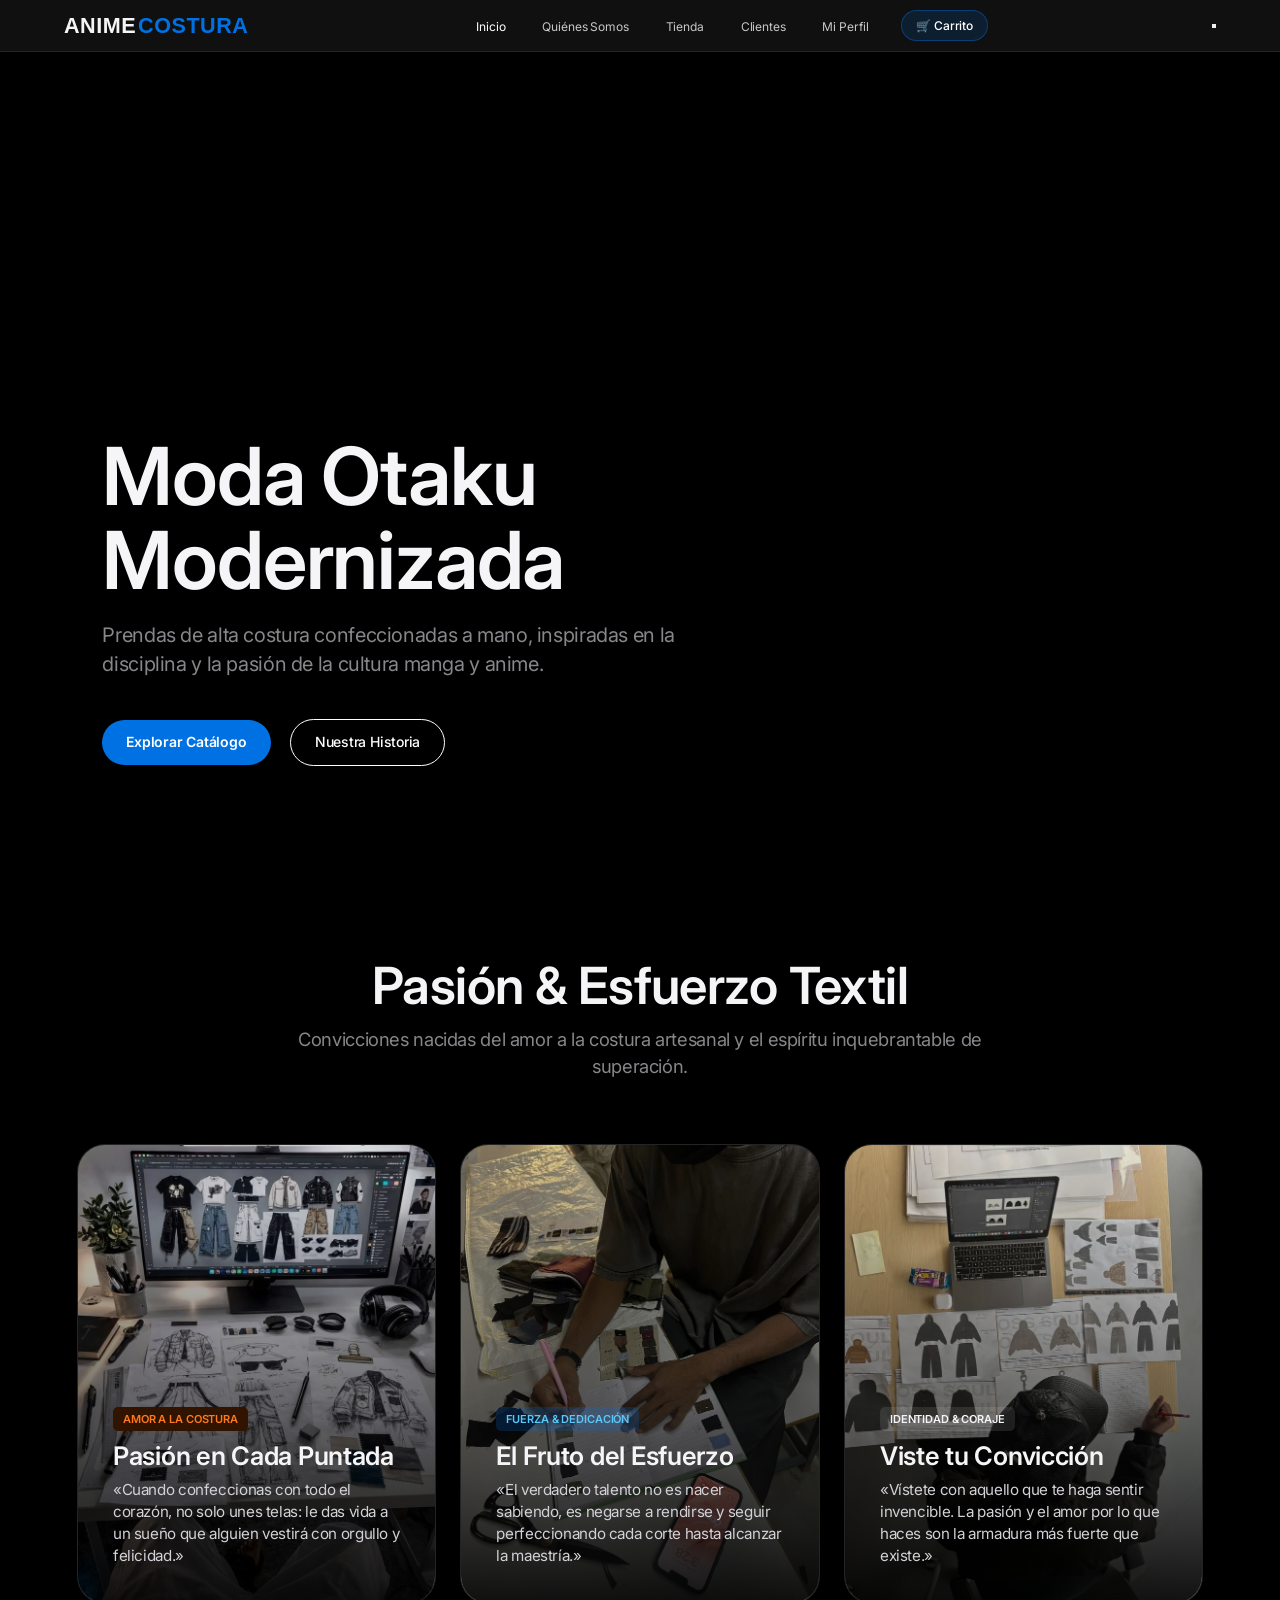
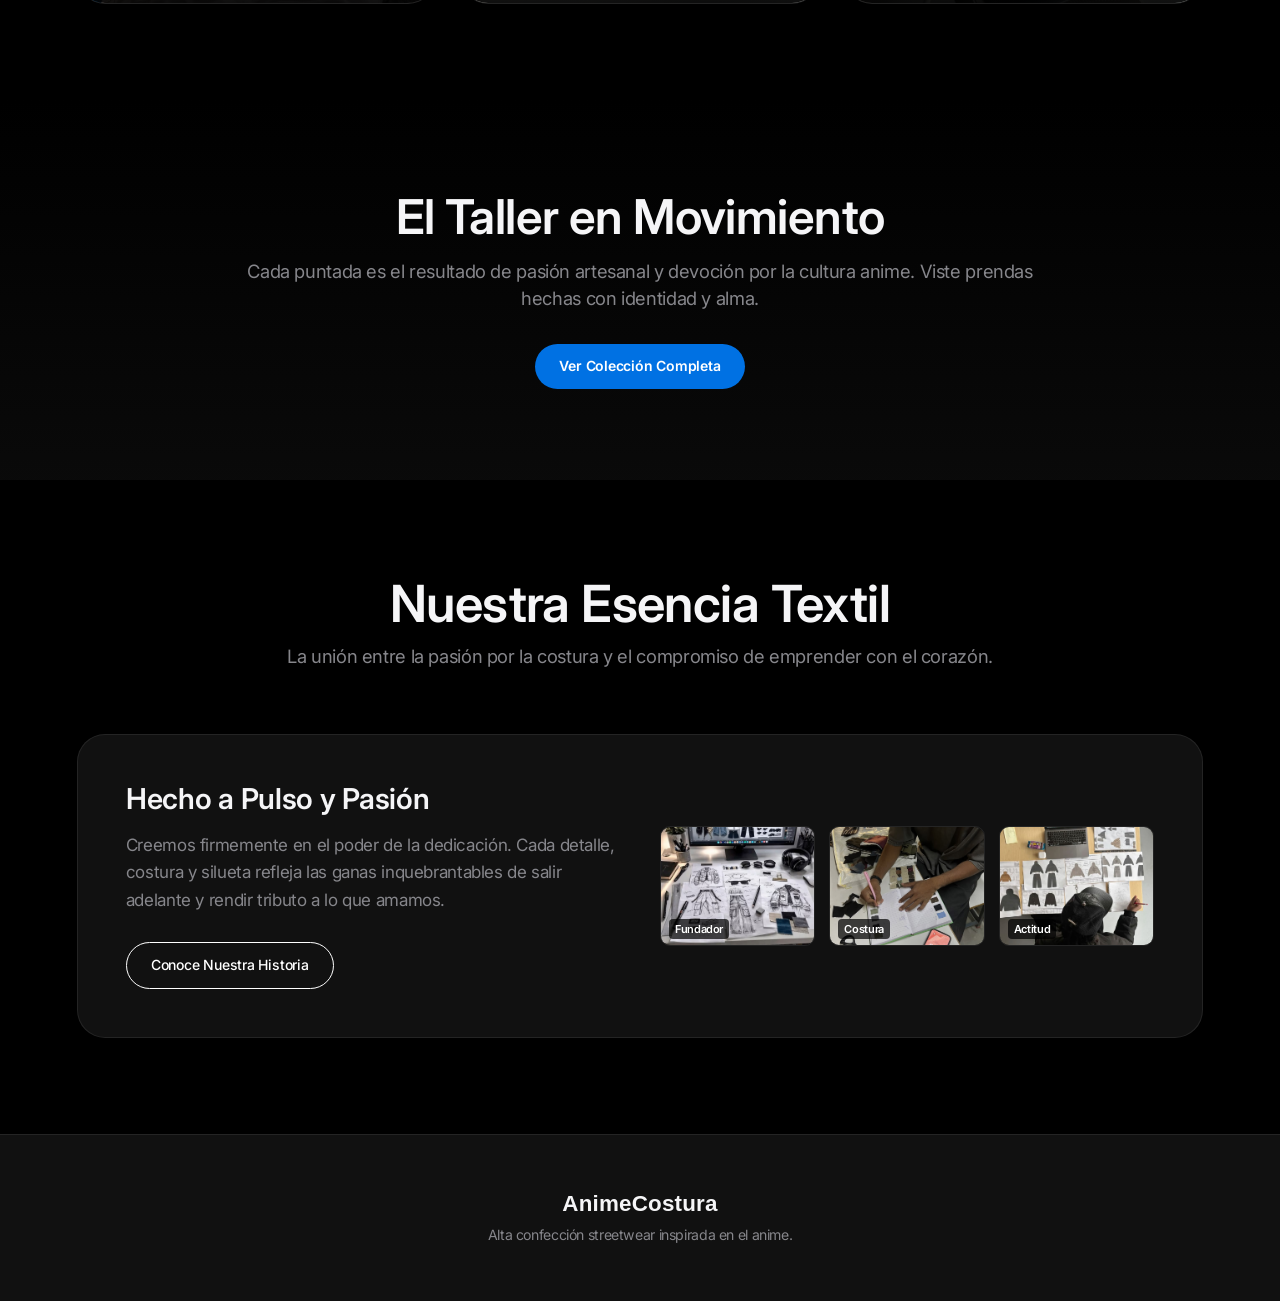
==== commit 6d5d600d: "Add files via upload" ====
--- a/index.html
+++ b/index.html
@@ -25,7 +25,7 @@
     </header>
 
     <section class="hero">
-        <video autoplay muted loop playsinline class="hero-video">
+        <video autoplay muted loop playsinline webkit-playsinline preload="auto" class="hero-video">
             <source src="assets/media/video-hero.mp4" type="video/mp4">
         </video>
         <div class="hero-overlay"></div>
@@ -89,7 +89,7 @@
 
     <!-- Sección Banner con Segundo Video Anime en Movimiento -->
     <section class="anime-video-banner">
-        <video autoplay muted loop playsinline>
+        <video autoplay muted loop playsinline webkit-playsinline preload="auto">
             <source src="assets/media/video-secondary.mp4" type="video/mp4">
         </video>
         <div class="banner-overlay"></div>
--- a/style.css
+++ b/style.css
@@ -404,7 +404,8 @@
     z-index: 0;
     transform: translate(-50%, -50%);
     object-fit: cover;
-    opacity: 0.45;
+    opacity: 0.55;
+    filter: brightness(0.88) contrast(1.05);
 }
 
 .hero-overlay {
@@ -413,7 +414,7 @@
     left: 0;
     width: 100%;
     height: 100%;
-    background: linear-gradient(180deg, rgba(0,0,0,0.2) 0%, rgba(0,0,0,0.6) 50%, #000000 100%);
+    background: linear-gradient(180deg, rgba(0,0,0,0.2) 0%, rgba(0,0,0,0.5) 50%, rgba(0,0,0,0.92) 100%);
     z-index: 1;
 }
 
@@ -473,8 +474,8 @@
     height: auto;
     transform: translate(-50%, -50%);
     object-fit: cover;
-    opacity: 0.35;
-    filter: brightness(0.7) contrast(1.1);
+    opacity: 0.50;
+    filter: brightness(0.85) contrast(1.1);
 }
 
 .anime-page-bg .anime-bg-overlay {
@@ -483,7 +484,7 @@
     left: 0;
     width: 100%;
     height: 100%;
-    background: radial-gradient(circle at center, rgba(0,0,0,0.4) 0%, #000000 95%);
+    background: radial-gradient(circle at center, rgba(0,0,0,0.25) 0%, rgba(0,0,0,0.85) 90%);
 }
 
 .anime-video-banner {
@@ -510,7 +511,8 @@
     transform: translate(-50%, -50%);
     object-fit: cover;
     z-index: 0;
-    opacity: 0.35;
+    opacity: 0.52;
+    filter: brightness(0.88) contrast(1.08);
 }
 
 .anime-video-banner .banner-overlay {
@@ -519,7 +521,7 @@
     left: 0;
     width: 100%;
     height: 100%;
-    background: linear-gradient(180deg, rgba(0,0,0,0.7) 0%, rgba(17,17,17,0.85) 100%);
+    background: linear-gradient(180deg, rgba(0,0,0,0.5) 0%, rgba(12,12,12,0.8) 100%);
     z-index: 1;
 }
 
@@ -1045,7 +1047,7 @@
 }
 
 /* ====================================================================
-   RESPONSIVE DESIGN (Tablets & Mobile)
+   RESPONSIVE DESIGN (Tablets & Mobile) & OPTIMIZACIÓN DE RENDIMIENTO
    ==================================================================== */
 @media (max-width: 992px) {
     .hero h1 {
@@ -1068,21 +1070,22 @@
 }
 
 @media (max-width: 768px) {
+    /* 1. VIDEOS EN DISPOSITIVOS MÓVILES: Visibles, fluidos y optimizados */
+    .anime-page-bg video,
+    .hero-video,
+    .anime-video-banner video {
+        display: block !important;
+        opacity: 0.48;
+        object-fit: cover;
+    }
+    .anime-page-bg {
+        background: #000000 !important;
+    }
+
+    /* 2. Barra de Navegación */
     header {
-        height: auto;
-        padding: 0.8rem 5%;
-    }
-    .hero {
-        height: auto;
-        min-height: 80vh;
-        padding: 6rem 6% 4rem 6%;
-    }
-    .hero h1 {
-        font-size: 2.8rem;
-        letter-spacing: -0.5px;
-    }
-    .hero p {
-        font-size: 1.05rem;
+        height: 52px;
+        padding: 0.6rem 5%;
     }
     nav ul {
         display: none;
@@ -1095,18 +1098,71 @@
         flex-direction: column;
         justify-content: flex-start;
         align-items: flex-start;
-        padding: 2.5rem 8%;
-        gap: 1.5rem;
+        padding: 2rem 8%;
+        gap: 1.4rem;
         z-index: 999;
     }
     nav ul.nav-open {
         display: flex;
     }
     nav ul li a {
-        font-size: 1.25rem;
+        font-size: 1.2rem;
         font-weight: 500;
         color: var(--color-porcelain);
     }
+
+    /* 3. Hero y Secciones en Pantalla Móvil */
+    .hero {
+        height: auto;
+        min-height: 70vh;
+        padding: 4.5rem 6% 3rem 6%;
+    }
+    .hero h1 {
+        font-size: 2.3rem;
+        letter-spacing: -0.5px;
+        line-height: 1.1;
+    }
+    .hero p {
+        font-size: 0.95rem;
+        margin-bottom: 2rem;
+    }
+
+    /* 4. Tienda y Catálogo */
+    .products {
+        padding: 2rem 4%;
+    }
+    .product-grid {
+        grid-template-columns: 1fr;
+        gap: 20px;
+    }
+    .product-media-container {
+        height: 280px;
+    }
+    .product-card {
+        border-radius: 22px;
+    }
+
+    /* 5. Detalle de Producto Adaptable */
+    .product-detail-section {
+        padding: 1.5rem 4%;
+    }
+    .product-detail-container {
+        grid-template-columns: 1fr;
+        padding: 1.5rem 1.2rem;
+        border-radius: 22px;
+        gap: 24px;
+    }
+    .main-image-container {
+        height: 320px;
+        border-radius: 16px;
+    }
+    .thumbnail-grid .thumb-img {
+        width: 54px;
+        height: 54px;
+        border-radius: 10px;
+    }
+
+    /* 6. Menú Hamburguesa */
     .menu-toggle {
         display: flex;
         flex-direction: column;
@@ -1135,7 +1191,4 @@
     .menu-toggle.active span:nth-child(3) {
         transform: rotate(-45deg) translate(5px, -5px);
     }
-    .product-grid {
-        grid-template-columns: 1fr;
-    }
-}
+}
